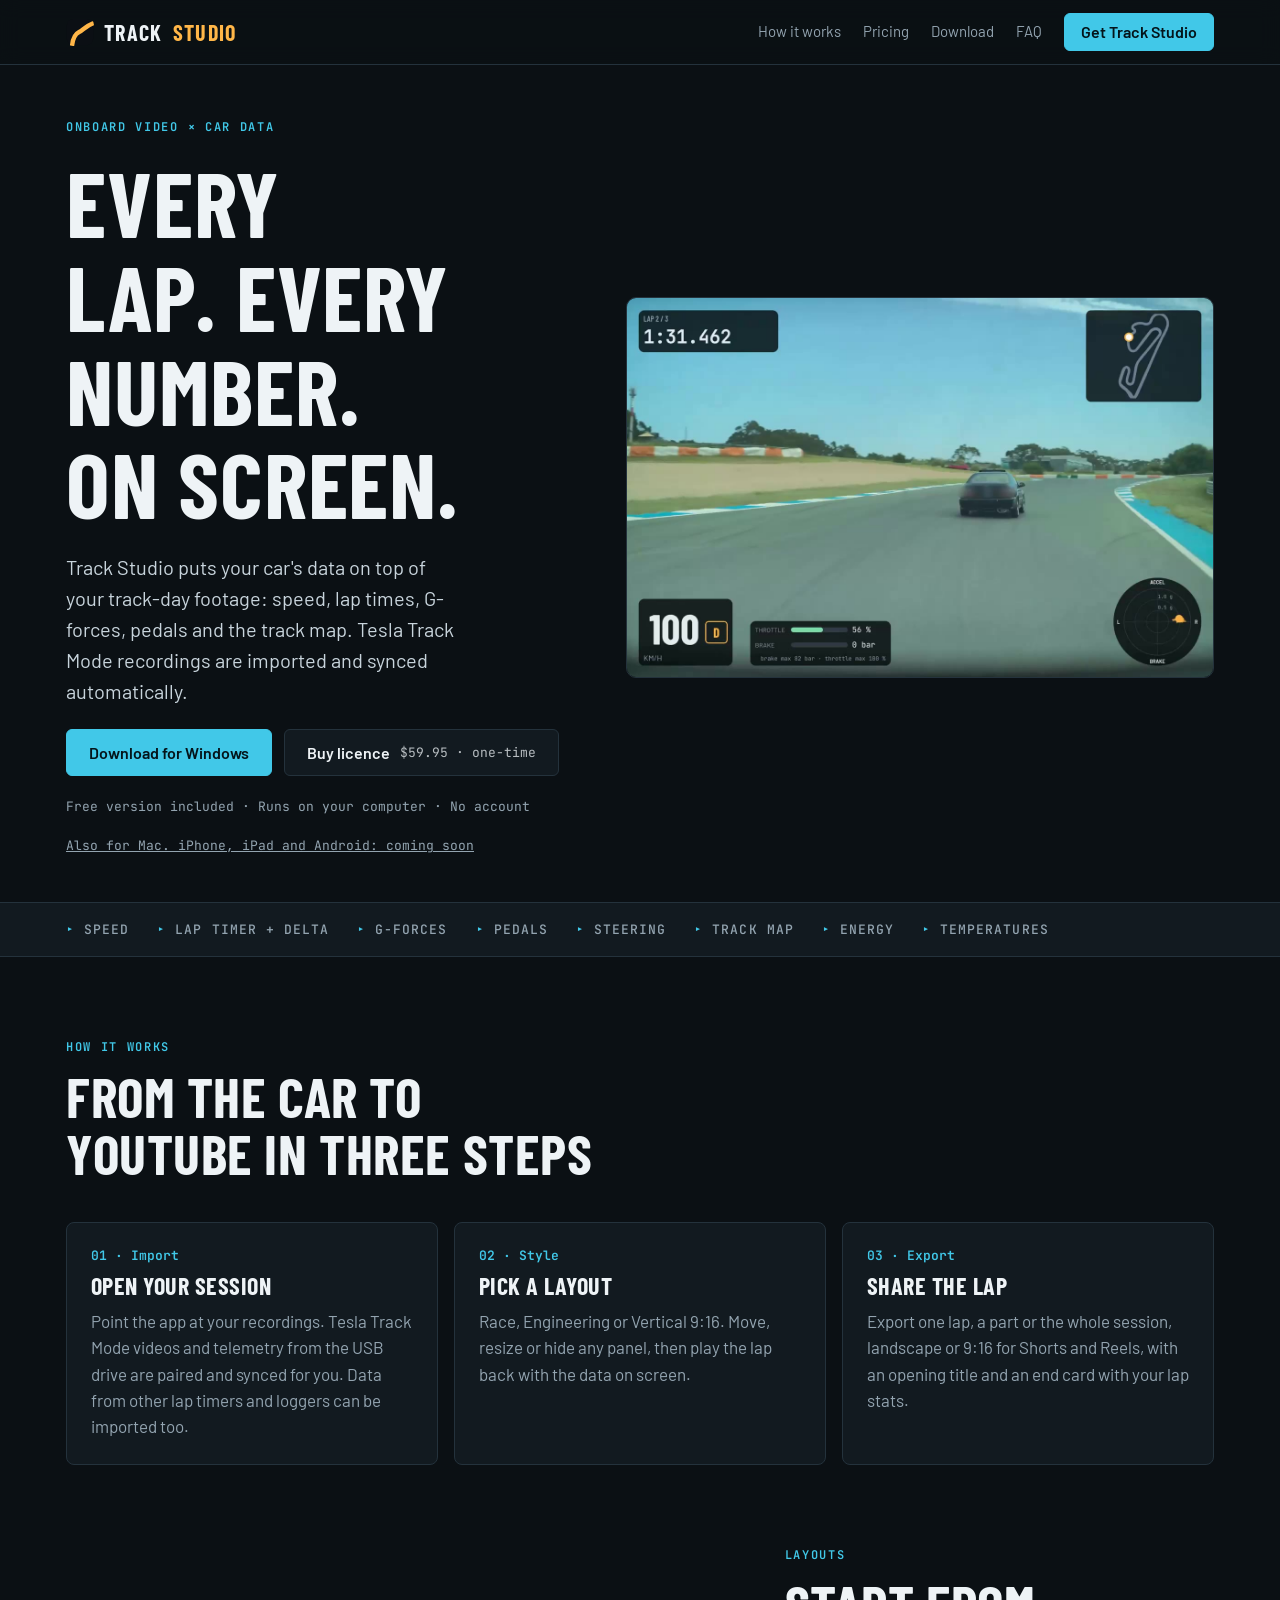
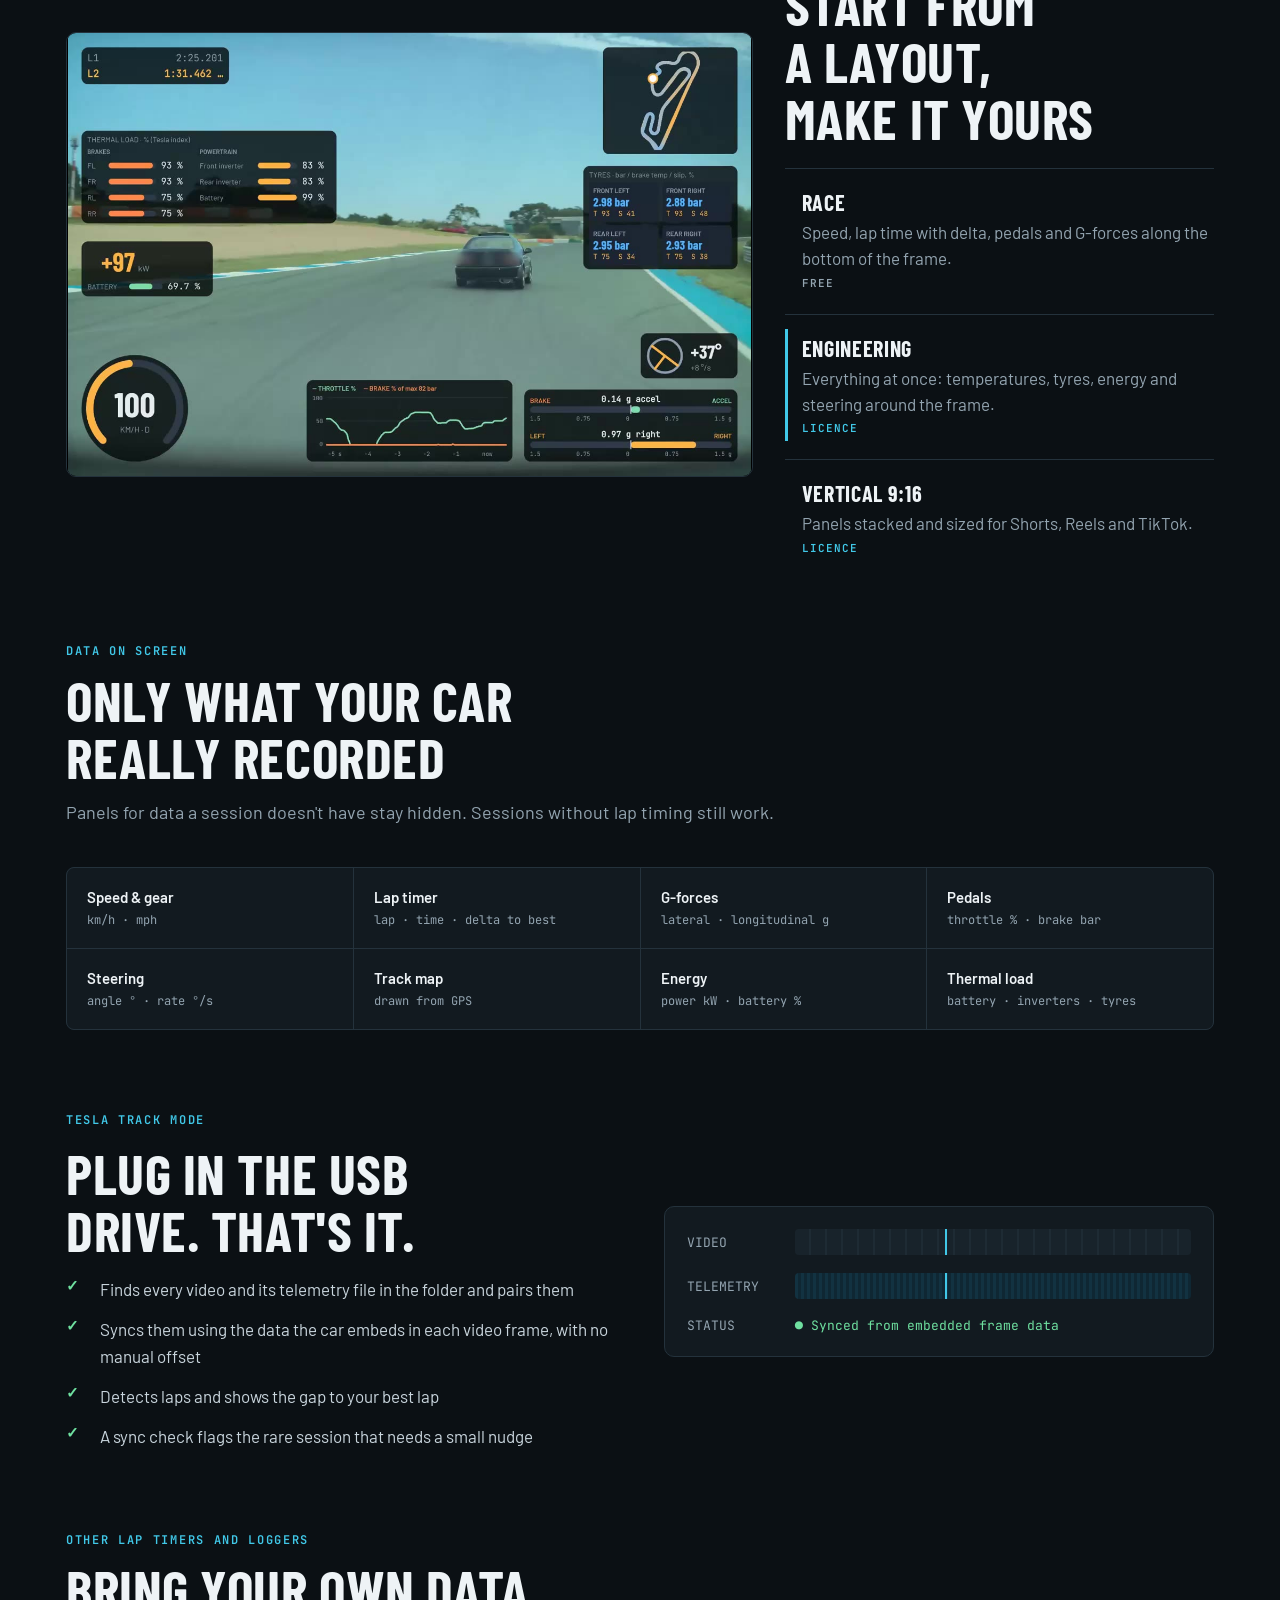
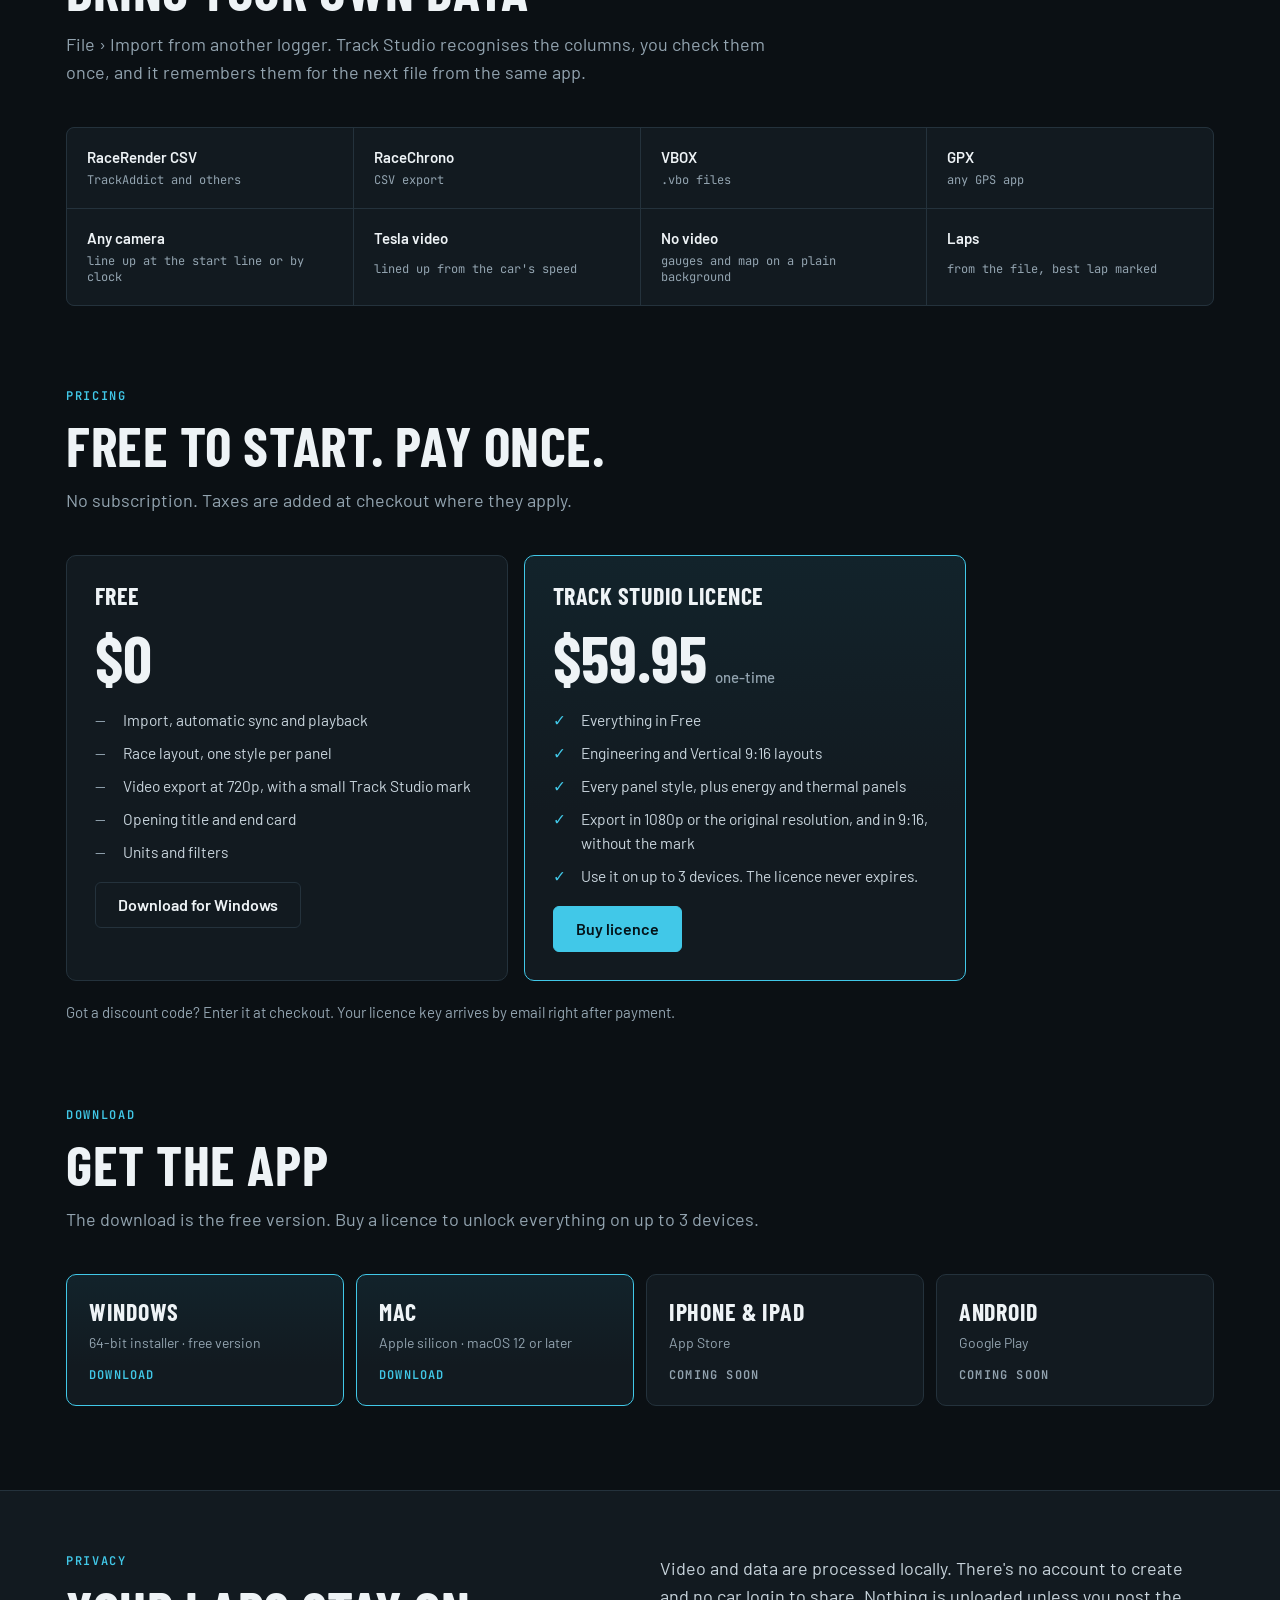
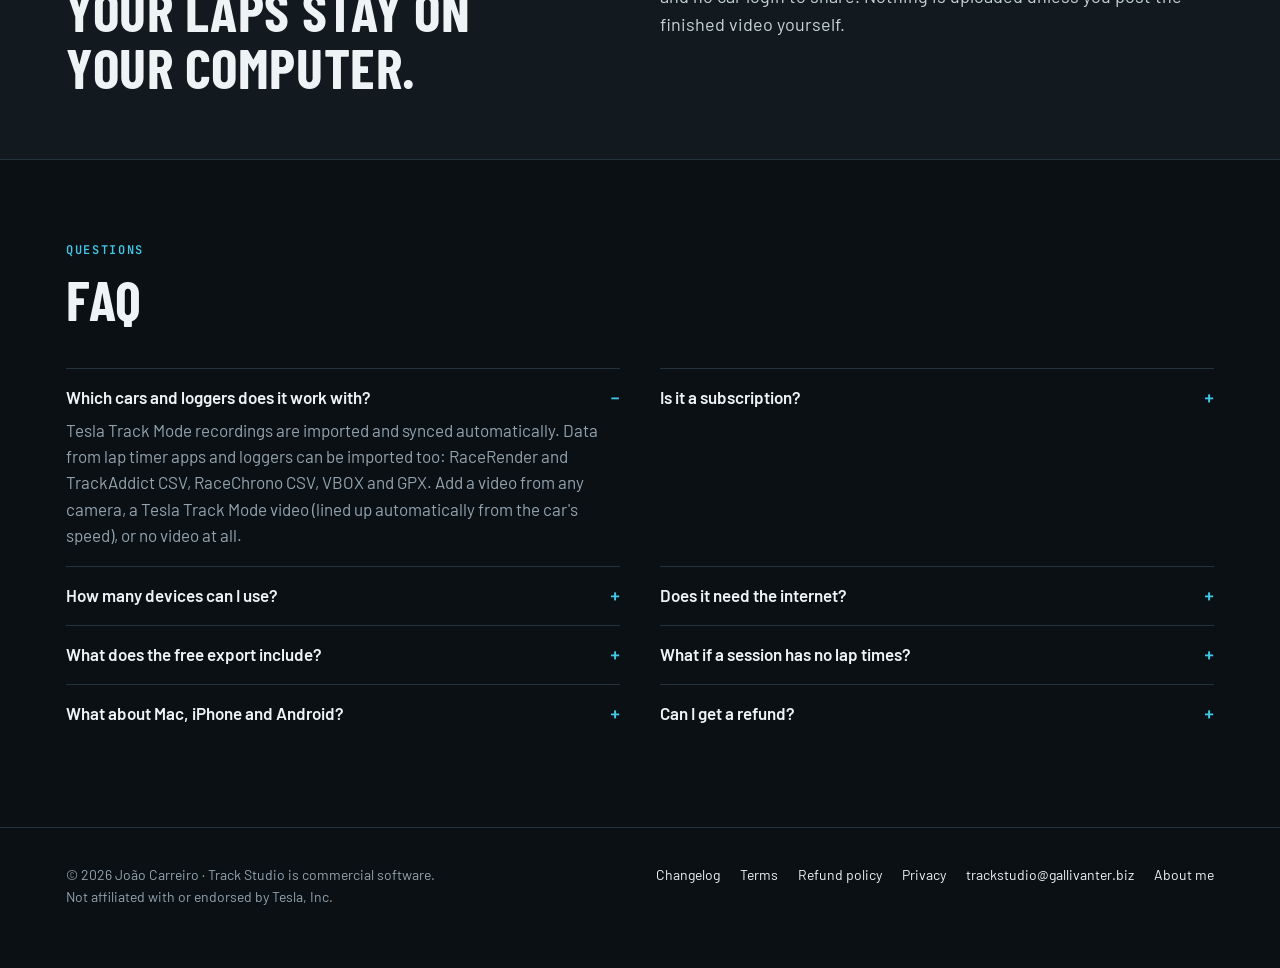
==== index.html @ f36acf44 "Track Studio page" ====
<!doctype html>
<html lang="en">
<head>
  <meta charset="utf-8">
  <meta name="viewport" content="width=device-width, initial-scale=1">
  <title>Track Studio — Every lap. Every number. On screen.</title>
  <meta name="description" content="Track Studio puts your car's data on top of your track-day footage: speed, lap times, G-forces, pedals and the track map. Tesla Track Mode recordings are imported and synced automatically.">
  <meta name="theme-color" content="#0b1014">
  <link rel="canonical" href="https://trackstudio.gallivanter.biz/">
  <meta property="og:type" content="website">
  <meta property="og:site_name" content="Track Studio">
  <meta property="og:title" content="Track Studio — Every lap. Every number. On screen.">
  <meta property="og:description" content="Your car's data on top of your track-day footage. Tesla Track Mode recordings imported and synced automatically.">
  <meta property="og:url" content="https://trackstudio.gallivanter.biz/">
  <meta property="og:image" content="https://trackstudio.gallivanter.biz/img/hero-race.jpg">
  <meta name="twitter:card" content="summary_large_image">
  <link rel="icon" href="./icon-small.svg" type="image/svg+xml">
  <link rel="preconnect" href="https://fonts.googleapis.com">
  <link rel="preconnect" href="https://fonts.gstatic.com" crossorigin>
  <link rel="stylesheet" href="https://fonts.googleapis.com/css2?family=Barlow+Condensed:wght@600;700&family=Barlow:wght@400;500;600&family=JetBrains+Mono:wght@400;500;600&display=swap">
  <link rel="stylesheet" href="./style.css?v=20261028-label">
  <script src="https://www.creem.io/embed.js" async></script>
</head>
<body>
  <header class="nav"><div class="wrap">
    <a class="logo" href="./"><img src="./icon-small.svg" alt="">Track <b>Studio</b></a>
    <nav><a href="#how-it-works">How it works</a><a href="#pricing">Pricing</a><a href="#download">Download</a><a href="#faq">FAQ</a><a class="btn primary" href="#pricing">Get Track Studio</a></nav>
  </div></header>

  <main>
    <section class="hero"><div class="wrap">
      <div class="hero-copy">
        <span class="eyebrow">Onboard video × car data</span>
        <h1>Every lap. Every number. On screen.</h1>
        <p class="lead">Track Studio puts your car's data on top of your track-day footage: speed, lap times, G-forces, pedals and the track map. Tesla Track Mode recordings are imported and synced automatically.</p>
        <div class="actions">
          <a class="btn primary" href="https://github.com/Jhacarreiro/track-mode-studio-releases/releases/download/v0.1.5/TrackModeStudio-0.1.5.exe" data-download>Download for Windows</a>
          <a class="btn" href="https://www.creem.io/payment/prod_5Z1E3AjEX2DDT5OjhSRfSz" data-creem-checkout data-creem-theme="dark">Buy licence <small>$59.95 · one-time</small></a>
        </div>
        <p class="fine">Free version included · Runs on your computer · No account</p>
        <p class="os-note"><a href="#download">Also for Mac. iPhone, iPad and Android: coming soon</a></p>
      </div>
      <div class="screen">
        <video src="./img/hero-loop.mp4" poster="./img/hero-loop.jpg" width="1280" height="830" autoplay muted loop playsinline preload="metadata" data-hero-loop aria-label="Onboard video of a lap at Estoril with Track Studio's Race layout: lap time, track map, speed, pedals and G-forces on screen."></video>
      </div>
    </div></section>

    <div class="strip"><div class="wrap">
      <span>Speed</span><span>Lap timer + delta</span><span>G-forces</span><span>Pedals</span><span>Steering</span><span>Track map</span><span>Energy</span><span>Temperatures</span>
    </div></div>

    <section class="block" id="how-it-works"><div class="wrap">
      <div class="head">
        <span class="eyebrow">How it works</span>
        <h2>From the car to YouTube in three steps</h2>
      </div>
      <div class="steps">
        <article class="step"><span class="n">01 · Import</span><h3>Open your session</h3><p>Point the app at your recordings. Tesla Track Mode videos and telemetry from the USB drive are paired and synced for you. Data from other lap timers and loggers can be imported too.</p></article>
        <article class="step"><span class="n">02 · Style</span><h3>Pick a layout</h3><p>Race, Engineering or Vertical 9:16. Move, resize or hide any panel, then play the lap back with the data on screen.</p></article>
        <article class="step"><span class="n">03 · Export</span><h3>Share the lap</h3><p>Export one lap, a part or the whole session, landscape or 9:16 for Shorts and Reels, with an opening title and an end card with your lap stats.</p></article>
      </div>
    </div></section>

    <section class="block tight"><div class="wrap layouts">
      <figure class="layout-view"><video src="./img/loop-engineering.mp4" poster="./img/loop-engineering.jpg" muted loop playsinline preload="none" data-layout-video aria-label="The same lap in the selected layout."></video></figure>
      <div style="display:grid;gap:22px;min-width:0">
        <div class="head" style="margin:0"><span class="eyebrow">Layouts</span><h2>Start from a layout, make it yours</h2></div>
        <ul>
          <li><button type="button" data-loop="hero-loop"><b>Race</b><span>Speed, lap time with delta, pedals and G-forces along the bottom of the frame.</span><span class="chip">Free</span></button></li>
          <li><button type="button" data-loop="loop-engineering" aria-pressed="true"><b>Engineering</b><span>Everything at once: temperatures, tyres, energy and steering around the frame.</span><span class="chip pro">Licence</span></button></li>
          <li><button type="button" data-loop="loop-vertical"><b>Vertical 9:16</b><span>Panels stacked and sized for Shorts, Reels and TikTok.</span><span class="chip pro">Licence</span></button></li>
        </ul>
      </div>
    </div></section>

    <section class="block tight"><div class="wrap">
      <div class="head">
        <span class="eyebrow">Data on screen</span>
        <h2>Only what your car really recorded</h2>
        <p>Panels for data a session doesn't have stay hidden. Sessions without lap timing still work.</p>
      </div>
      <div class="data">
        <div><b>Speed &amp; gear</b><span>km/h · mph</span></div>
        <div><b>Lap timer</b><span>lap · time · delta to best</span></div>
        <div><b>G-forces</b><span>lateral · longitudinal g</span></div>
        <div><b>Pedals</b><span>throttle % · brake bar</span></div>
        <div><b>Steering</b><span>angle ° · rate °/s</span></div>
        <div><b>Track map</b><span>drawn from GPS</span></div>
        <div><b>Energy</b><span>power kW · battery %</span></div>
        <div><b>Thermal load</b><span>battery · inverters · tyres</span></div>
      </div>
    </div></section>

    <section class="block tight"><div class="wrap tesla">
      <div>
        <span class="eyebrow">Tesla Track Mode</span>
        <h2>Plug in the USB drive. That's it.</h2>
        <ul class="checks">
          <li>Finds every video and its telemetry file in the folder and pairs them</li>
          <li>Syncs them using the data the car embeds in each video frame, with no manual offset</li>
          <li>Detects laps and shows the gap to your best lap</li>
          <li>A sync check flags the rare session that needs a small nudge</li>
        </ul>
      </div>
      <div class="syncviz" aria-hidden="true">
        <div class="trk"><span>VIDEO</span><div class="bar"><i></i></div></div>
        <div class="trk"><span>TELEMETRY</span><div class="bar csv"><i></i></div></div>
        <div class="trk"><span>STATUS</span><span class="ok">● Synced from embedded frame data</span></div>
      </div>
    </div></section>

    <section class="block tight"><div class="wrap">
      <div class="head">
        <span class="eyebrow">Other lap timers and loggers</span>
        <h2>Bring your own data</h2>
        <p>File › Import from another logger. Track Studio recognises the columns, you check them once, and it remembers them for the next file from the same app.</p>
      </div>
      <div class="data">
        <div><b>RaceRender CSV</b><span>TrackAddict and others</span></div>
        <div><b>RaceChrono</b><span>CSV export</span></div>
        <div><b>VBOX</b><span>.vbo files</span></div>
        <div><b>GPX</b><span>any GPS app</span></div>
        <div><b>Any camera</b><span>line up at the start line or by clock</span></div>
        <div><b>Tesla video</b><span>lined up from the car's speed</span></div>
        <div><b>No video</b><span>gauges and map on a plain background</span></div>
        <div><b>Laps</b><span>from the file, best lap marked</span></div>
      </div>
    </div></section>

    <section class="block tight" id="pricing"><div class="wrap">
      <div class="head">
        <span class="eyebrow">Pricing</span>
        <h2>Free to start. Pay once.</h2>
        <p>No subscription. Taxes are added at checkout where they apply.</p>
      </div>
      <div class="plans">
        <article class="plan">
          <h3>Free</h3>
          <div class="price">$0</div>
          <ul>
            <li>Import, automatic sync and playback</li>
            <li>Race layout, one style per panel</li>
            <li>Video export at 720p, with a small Track Studio mark</li>
            <li>Opening title and end card</li>
            <li>Units and filters</li>
          </ul>
          <a class="btn" href="https://github.com/Jhacarreiro/track-mode-studio-releases/releases/download/v0.1.5/TrackModeStudio-0.1.5.exe" data-download>Download for Windows</a>
        </article>
        <article class="plan paid">
          <h3>Track Studio licence</h3>
          <div class="price">$59.95<small>one-time</small></div>
          <ul>
            <li>Everything in Free</li>
            <li>Engineering and Vertical 9:16 layouts</li>
            <li>Every panel style, plus energy and thermal panels</li>
            <li>Export in 1080p or the original resolution, and in 9:16, without the mark</li>
            <li>Use it on up to 3 devices. The licence never expires.</li>
          </ul>
          <a class="btn primary" href="https://www.creem.io/payment/prod_5Z1E3AjEX2DDT5OjhSRfSz" data-creem-checkout data-creem-theme="dark">Buy licence</a>
        </article>
      </div>
      <p class="pricing-note">Got a discount code? Enter it at checkout. Your licence key arrives by email right after payment.</p>
    </div></section>

    <section class="block tight" id="download"><div class="wrap">
      <div class="head">
        <span class="eyebrow">Download</span>
        <h2>Get the app</h2>
        <p>The download is the free version. Buy a licence to unlock everything on up to 3 devices.</p>
      </div>
      <div class="platforms">
        <a class="platform ready" href="https://github.com/Jhacarreiro/track-mode-studio-releases/releases/download/v0.1.5/TrackModeStudio-0.1.5.exe" data-download><b>Windows</b><span>64-bit installer · free version</span><em>Download</em></a>
        <a class="platform ready" href="https://github.com/Jhacarreiro/track-mode-studio-releases/releases/latest/download/TrackStudio-mac.dmg"><b>Mac</b><span>Apple silicon · macOS 12 or later</span><em>Download</em></a>
        <div class="platform"><b>iPhone &amp; iPad</b><span>App Store</span><em>Coming soon</em></div>
        <div class="platform"><b>Android</b><span>Google Play</span><em>Coming soon</em></div>
      </div>
    </div></section>

    <section class="privacy"><div class="wrap">
      <div><span class="eyebrow">Privacy</span><h2>Your laps stay on your computer.</h2></div>
      <p>Video and data are processed locally. There's no account to create and no car login to share. Nothing is uploaded unless you post the finished video yourself.</p>
    </div></section>

    <section class="block" id="faq"><div class="wrap">
      <div class="head"><span class="eyebrow">Questions</span><h2>FAQ</h2></div>
      <div class="faq">
        <details open><summary>Which cars and loggers does it work with?</summary><p>Tesla Track Mode recordings are imported and synced automatically. Data from lap timer apps and loggers can be imported too: RaceRender and TrackAddict CSV, RaceChrono CSV, VBOX and GPX. Add a video from any camera, a Tesla Track Mode video (lined up automatically from the car's speed), or no video at all.</p></details>
        <details><summary>Is it a subscription?</summary><p>No. You pay once and the licence never expires.</p></details>
        <details><summary>How many devices can I use?</summary><p>Up to 3 at a time, for example a desktop, a laptop and, when the mobile app arrives, a phone. To move the licence to another device, deactivate it in Help › License first.</p></details>
        <details><summary>Does it need the internet?</summary><p>Only to activate the licence and to check it now and then. It keeps working offline for up to 30 days.</p></details>
        <details><summary>What does the free export include?</summary><p>One lap, a part or the whole session at 720p, with the opening title, the end card and a small Track Studio mark. A licence adds 1080p, the original resolution and 9:16, without the mark.</p></details>
        <details><summary>What if a session has no lap times?</summary><p>It still works: you get the video with speed, G-forces, pedals and the map.</p></details>
        <details><summary>What about Mac, iPhone and Android?</summary><p>The Mac version is available now for Apple silicon Macs. iPhone, iPad and Android are coming soon. Your licence works on all of them, within the 3 devices.</p></details>
        <details><summary>Can I get a refund?</summary><p>Yes, within 14 days of purchase. See the <a href="./refunds/">refund policy</a>.</p></details>
      </div>
    </div></section>
  </main>

  <footer><div class="wrap">
    <span>© 2026 João Carreiro · Track Studio is commercial software.<br>Not affiliated with or endorsed by Tesla, Inc.</span>
    <nav><a href="./changelog/">Changelog</a><a href="./terms/">Terms</a><a href="./refunds/">Refund policy</a><a href="./privacy/">Privacy</a><a href="mailto:trackstudio@gallivanter.biz">trackstudio@gallivanter.biz</a><a href="https://whipit.gallivanter.biz/">About me</a></nav>
  </div></footer>

  <script>
    (function () {
      var loop = document.querySelector('[data-hero-loop]');
      if (loop && window.matchMedia && matchMedia('(prefers-reduced-motion: reduce)').matches) {
        loop.removeAttribute('autoplay');
        loop.pause();
      }
    })();
    (function () {
      // Layout picker: swap the loop, and only play it while it is on screen.
      var v = document.querySelector('[data-layout-video]');
      if (!v) return;
      var still = window.matchMedia && matchMedia('(prefers-reduced-motion: reduce)').matches;
      var seen = false;
      function play() { if (!still && seen) { var p = v.play(); if (p && p.catch) p.catch(function () {}); } }
      document.querySelectorAll('[data-loop]').forEach(function (b) {
        b.addEventListener('click', function () {
          document.querySelectorAll('[data-loop]').forEach(function (o) { o.setAttribute('aria-pressed', o === b ? 'true' : 'false'); });
          v.poster = './img/' + b.dataset.loop + '.jpg';
          v.src = './img/' + b.dataset.loop + '.mp4';
          play();
        });
      });
      if ('IntersectionObserver' in window) {
        new IntersectionObserver(function (es) {
          es.forEach(function (e) { seen = e.isIntersecting; if (seen) play(); else v.pause(); });
        }, { threshold: 0.4 }).observe(v);
      }
    })();
    (function () {
      // Point download buttons at the newest Windows installer; the static href is the fallback.
      fetch('https://api.github.com/repos/Jhacarreiro/track-mode-studio-releases/releases/latest')
        .then(function (r) { return r.ok ? r.json() : null; })
        .then(function (rel) {
          var exe = rel && (rel.assets || []).filter(function (a) { return /\.exe$/i.test(a.name); })[0];
          if (!exe) return;
          document.querySelectorAll('[data-download]').forEach(function (a) { a.href = exe.browser_download_url; });
        })
        .catch(function () {});
    })();
  </script>
</body>
</html>
---- style.css ----
/* Track Studio product page: timing-screen look, dark only. */
:root{
  --asphalt:#0b1014;--panel:#121a20;--panel-2:#18232b;--line:#24323c;
  --fg:#eef3f6;--soft:#c8d4dc;--muted:#93a4b0;--cyan:#41c8e8;--cyan-ink:#04141a;--kerb:#e5484d;--green:#6fe0a0;--amber:#ffb648;
  --display:"Barlow Condensed","Arial Narrow",system-ui,sans-serif;
  --body:"Barlow",system-ui,-apple-system,"Segoe UI",sans-serif;
  --mono:"JetBrains Mono",ui-monospace,Menlo,Consolas,monospace;
  color-scheme:dark;
}
*{box-sizing:border-box}
html{scroll-behavior:smooth;scroll-padding-top:80px}
body{margin:0;background:var(--asphalt);color:var(--fg);font:400 17px/1.55 var(--body);-webkit-font-smoothing:antialiased}
img{max-width:100%;height:auto;display:block}
a{color:inherit}
.wrap{max-width:1180px;margin:0 auto;padding-left:max(16px,env(safe-area-inset-left,0px));padding-right:max(16px,env(safe-area-inset-right,0px))}
h1,h2,h3{font-family:var(--display);font-weight:700;letter-spacing:.01em;text-wrap:balance;margin:0;line-height:1.02;text-transform:uppercase}
h1{font-size:clamp(46px,7.4vw,92px)}
h2{font-size:clamp(34px,4.6vw,56px)}
h3{font-size:24px;letter-spacing:.02em}
p{margin:0}
.eyebrow{font:600 12px/1 var(--mono);letter-spacing:.14em;text-transform:uppercase;color:var(--cyan)}
.muted{color:var(--muted)}
.btn{display:inline-flex;align-items:center;gap:10px;padding:14px 22px;border-radius:6px;font:600 16px/1 var(--body);text-decoration:none;border:1px solid var(--line);background:var(--panel);color:var(--fg);cursor:pointer}
.btn:hover{border-color:var(--muted)}
.btn.primary{background:var(--cyan);color:var(--cyan-ink);border-color:var(--cyan)}
.btn.primary:hover{background:#6ad6ef}
.btn small{font:400 13px var(--mono);opacity:.75}
.btn:focus-visible,a:focus-visible,summary:focus-visible{outline:2px solid var(--cyan);outline-offset:3px}

.nav{position:sticky;top:0;z-index:9;background:rgba(11,16,20,.88);backdrop-filter:blur(10px);-webkit-backdrop-filter:blur(10px);border-bottom:1px solid var(--line)}
.nav .wrap{display:flex;align-items:center;gap:24px;height:64px}
.logo{display:flex;align-items:center;gap:10px;font:700 22px var(--display);letter-spacing:.06em;text-transform:uppercase;text-decoration:none}
.logo img{width:28px;height:28px;border-radius:7px}
.logo b{color:var(--amber);font-weight:700}
.nav nav{display:flex;gap:22px;margin-left:auto;align-items:center;font-size:15px}
.nav nav a{text-decoration:none;color:var(--muted)}
.nav nav a:hover{color:var(--fg)}
.nav nav a.btn{color:var(--cyan-ink);padding:10px 16px}
@media (max-width:720px){.nav nav a:not(.btn){display:none}}

.hero{padding-block:56px 48px}
.hero .wrap{display:grid;grid-template-columns:1fr 1.15fr;gap:48px;align-items:center}
.hero-copy{display:grid;gap:22px;min-width:0}
.lead{font-size:20px;color:var(--soft);max-width:36ch}
.actions{display:flex;flex-wrap:wrap;gap:12px}
.fine{font:400 13px var(--mono);color:var(--muted)}
.os-note{font:400 13px var(--mono);color:var(--muted)}
.screen{position:relative;border-radius:10px;overflow:hidden;border:1px solid var(--line);aspect-ratio:1600/1036;background:#000;min-width:0}
.screen>img:first-child,.screen>video{display:block;width:100%;height:100%;object-fit:cover}
.screen .hud{position:absolute;left:3%;right:3%;bottom:3%;display:flex;gap:2%}
.screen .hud img{width:36%;border-radius:6px;border:1px solid rgba(255,255,255,.08)}
.screen .map{position:absolute;top:4%;right:4%;width:26%;border-radius:6px}
.tag{position:absolute;top:4%;left:4%;font:600 11px var(--mono);letter-spacing:.12em;text-transform:uppercase;background:rgba(0,0,0,.55);padding:6px 9px;border-radius:4px}
.tag::before{content:"";display:inline-block;width:7px;height:7px;border-radius:50%;background:var(--kerb);margin-right:7px;vertical-align:1px}
@media (max-width:900px){.hero .wrap{grid-template-columns:1fr}}

.strip{border-block:1px solid var(--line);background:var(--panel)}
.strip .wrap{display:flex;flex-wrap:wrap;gap:10px 28px;padding-block:18px;font:500 13px var(--mono);letter-spacing:.08em;text-transform:uppercase;color:var(--muted)}
.strip span::before{content:"▸ ";color:var(--cyan)}

.block{padding-block:84px}
.block.tight{padding-top:0}
.head{display:grid;gap:14px;margin-bottom:40px;max-width:720px}
.head p{font-size:18px;color:var(--muted)}

.steps{display:grid;grid-template-columns:repeat(3,1fr);gap:16px}
.step{background:var(--panel);border:1px solid var(--line);border-radius:8px;padding:24px;display:grid;gap:10px;align-content:start;min-width:0}
.step .n{font:600 13px var(--mono);color:var(--cyan)}
.step p{color:var(--muted)}
.soon{display:inline-block;font:600 11px var(--mono);letter-spacing:.1em;text-transform:uppercase;color:var(--kerb);border:1px solid currentColor;border-radius:4px;padding:3px 6px;justify-self:start}
@media (max-width:820px){.steps{grid-template-columns:1fr}}

.layouts{display:grid;grid-template-columns:1.6fr 1fr;gap:32px;align-items:center}
.layouts figure{margin:0;border:1px solid var(--line);border-radius:10px;overflow:hidden;background:#0a0f12}
.layouts ul{list-style:none;margin:0;padding:0;display:grid;gap:18px}
.layouts li{border-top:1px solid var(--line);padding-top:14px}
.layouts li button{all:unset;box-sizing:border-box;display:grid;gap:4px;width:100%;cursor:pointer;padding:6px 0 6px 14px;border-left:3px solid transparent}
.layouts li button:hover b{color:var(--cyan)}
.layouts li button[aria-pressed="true"]{border-left-color:var(--cyan)}
.layouts li button:focus-visible{outline:2px solid var(--cyan);outline-offset:3px}
.layout-view{aspect-ratio:1280/830}
.layout-view video{display:block;width:100%;height:100%;object-fit:contain;background:#000}
.layouts li b{font:700 22px var(--display);text-transform:uppercase;letter-spacing:.03em}
.layouts li span{color:var(--muted)}
.chip{font:600 11px var(--mono);letter-spacing:.1em;text-transform:uppercase;color:var(--muted)}
.chip.pro{color:var(--cyan)}
@media (max-width:820px){.layouts{grid-template-columns:1fr}}

.data{display:grid;grid-template-columns:repeat(4,1fr);gap:1px;background:var(--line);border:1px solid var(--line);border-radius:8px;overflow:hidden}
.data div{background:var(--panel);padding:20px;display:grid;gap:6px;min-width:0}
.data b{font:600 15px var(--body)}
.data span{font:400 12px var(--mono);color:var(--muted)}
@media (max-width:820px){.data{grid-template-columns:repeat(2,1fr)}}

.tesla{display:grid;grid-template-columns:1fr 1fr;gap:48px;align-items:center}
.tesla>div{display:grid;gap:18px;min-width:0}
.checks{list-style:none;margin:0;padding:0;display:grid;gap:14px}
.checks li{display:grid;grid-template-columns:24px 1fr;gap:10px;color:var(--soft)}
.checks li::before{content:"✓";font:700 15px var(--mono);color:var(--green)}
.syncviz{background:var(--panel);border:1px solid var(--line);border-radius:10px;padding:22px;font:400 13px var(--mono);display:grid;gap:14px;min-width:0}
.trk{display:grid;grid-template-columns:96px 1fr;gap:12px;align-items:center;color:var(--muted)}
.bar{height:26px;border-radius:4px;background:repeating-linear-gradient(90deg,var(--panel-2) 0 14px,#1e2b34 14px 16px);position:relative;overflow:hidden}
.bar.csv{background:repeating-linear-gradient(90deg,#123241 0 3px,#0f2733 3px 6px)}
.bar i{position:absolute;top:0;bottom:0;left:38%;width:2px;background:var(--cyan)}
.ok{color:var(--green)}
@media (prefers-reduced-motion:no-preference){.bar i{animation:scan 6s linear infinite}@keyframes scan{from{left:2%}to{left:96%}}}
@media (max-width:820px){.tesla{grid-template-columns:1fr}}

.plans{display:grid;grid-template-columns:1fr 1fr;gap:16px;max-width:900px}
@media (max-width:760px){.plans{grid-template-columns:1fr}}
.plan{border:1px solid var(--line);border-radius:10px;padding:28px;display:grid;gap:18px;align-content:start;background:var(--panel);min-width:0}
.plan.paid{border-color:var(--cyan);background:linear-gradient(180deg,#12232b,var(--panel) 60%)}
.price{font:700 clamp(48px,12vw,64px)/1 var(--display);display:flex;flex-wrap:wrap;align-items:baseline;gap:4px 8px}
.price small{font:500 15px var(--body);color:var(--muted)}
.plan ul{list-style:none;padding:0;margin:0;display:grid;gap:9px}
.plan li{display:grid;grid-template-columns:22px 1fr;gap:6px;color:var(--soft);font-size:15.5px}
.plan li::before{content:"—";color:var(--muted)}
.plan.paid li::before{content:"✓";color:var(--cyan);font-weight:700}
.plan .btn{justify-self:start}
.pricing-note{margin-top:20px;color:var(--muted);font-size:15px;max-width:720px}

.platforms{display:grid;grid-template-columns:repeat(4,1fr);gap:12px}
.platform{border:1px solid var(--line);border-radius:10px;padding:22px;display:grid;gap:6px;background:var(--panel);text-decoration:none;min-width:0}
.platform b{font:700 24px var(--display);text-transform:uppercase;letter-spacing:.03em}
.platform span{color:var(--muted);font-size:14px}
.platform em{font:600 12px var(--mono);letter-spacing:.1em;text-transform:uppercase;font-style:normal;color:var(--muted);margin-top:8px}
.platform.ready{border-color:var(--cyan);background:linear-gradient(180deg,#12232b,var(--panel) 70%)}
.platform.ready em{color:var(--cyan)}
.platform.ready:hover{border-color:#6ad6ef}
.os-note a{color:var(--muted)}
@media (max-width:820px){.platforms{grid-template-columns:repeat(2,1fr)}}
@media (max-width:420px){.platforms{grid-template-columns:1fr}}

.privacy{background:var(--panel);border-block:1px solid var(--line)}
.privacy .wrap{display:grid;grid-template-columns:1fr 1fr;gap:40px;padding-block:64px}
.privacy .wrap>div{display:grid;gap:14px}
.privacy p{color:var(--soft);font-size:18px}
@media (max-width:820px){.privacy .wrap{grid-template-columns:1fr}}

.faq{display:grid;grid-template-columns:repeat(2,1fr);gap:0 40px}
.faq details{border-top:1px solid var(--line);padding-block:18px}
.faq summary{cursor:pointer;font:600 17px var(--body);list-style:none}
.faq summary::-webkit-details-marker{display:none}
.faq summary::after{content:"+";float:right;color:var(--cyan);font-family:var(--mono)}
.faq details[open] summary::after{content:"–"}
.faq p{color:var(--muted);margin-top:10px}
.faq a{color:var(--cyan)}
@media (max-width:820px){.faq{grid-template-columns:1fr}}

footer{border-top:1px solid var(--line);padding-block:36px 60px;color:var(--muted);font-size:14px}
footer .wrap{display:flex;flex-wrap:wrap;gap:16px 32px;justify-content:space-between}
footer nav{display:flex;flex-wrap:wrap;gap:8px 20px}
footer a{color:var(--fg);text-decoration:none}
footer a:hover{color:var(--cyan)}

/* legal and thank-you pages */
.doc{max-width:760px;padding-block:56px 80px}
.doc h1{font-size:clamp(40px,6vw,64px);margin-bottom:10px}
.doc h2{font-size:28px;margin:40px 0 12px}
.doc p,.doc li{color:var(--soft)}
.doc p+p{margin-top:12px}
.doc ul,.doc ol{padding-left:22px;display:grid;gap:8px}
.doc a{color:var(--cyan)}
.doc .updated{font:400 13px var(--mono);color:var(--muted)}
.doc code{font-family:var(--mono);font-size:.9em;background:var(--panel-2);padding:2px 6px;border-radius:4px}
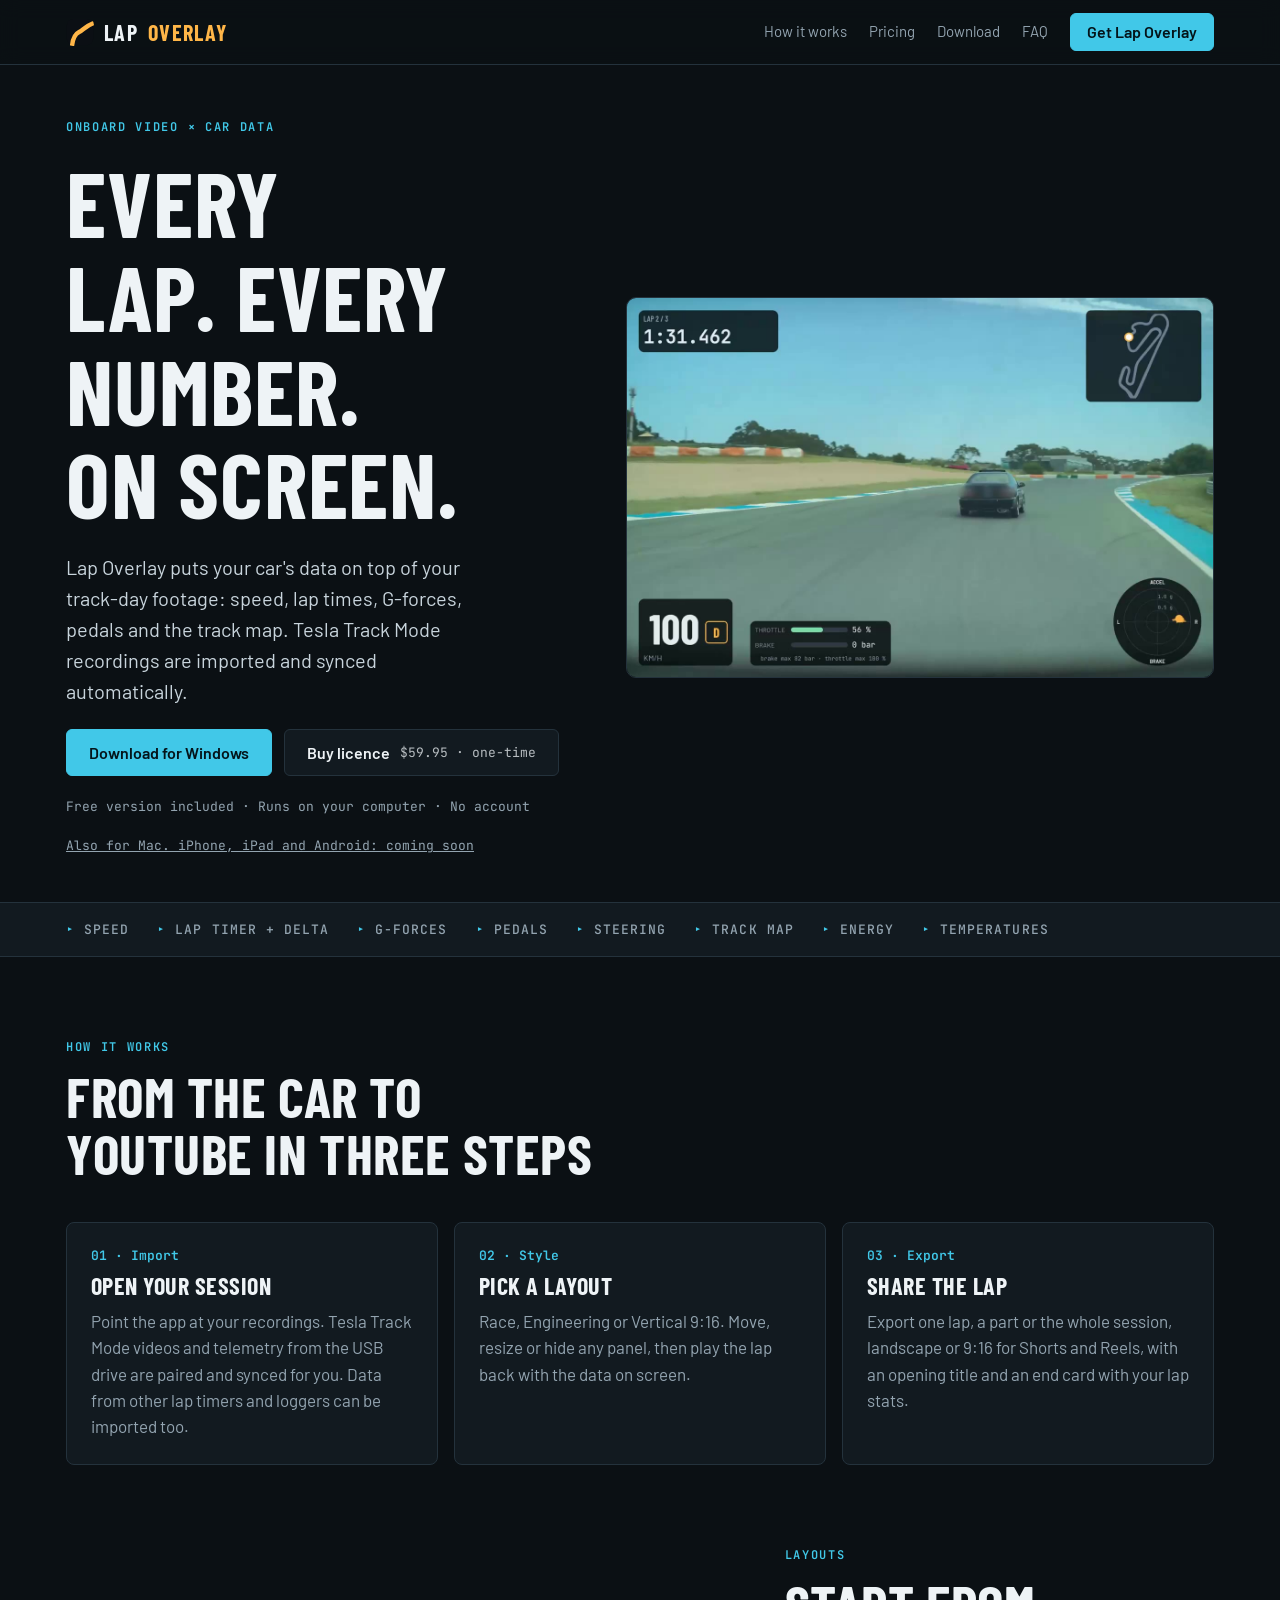
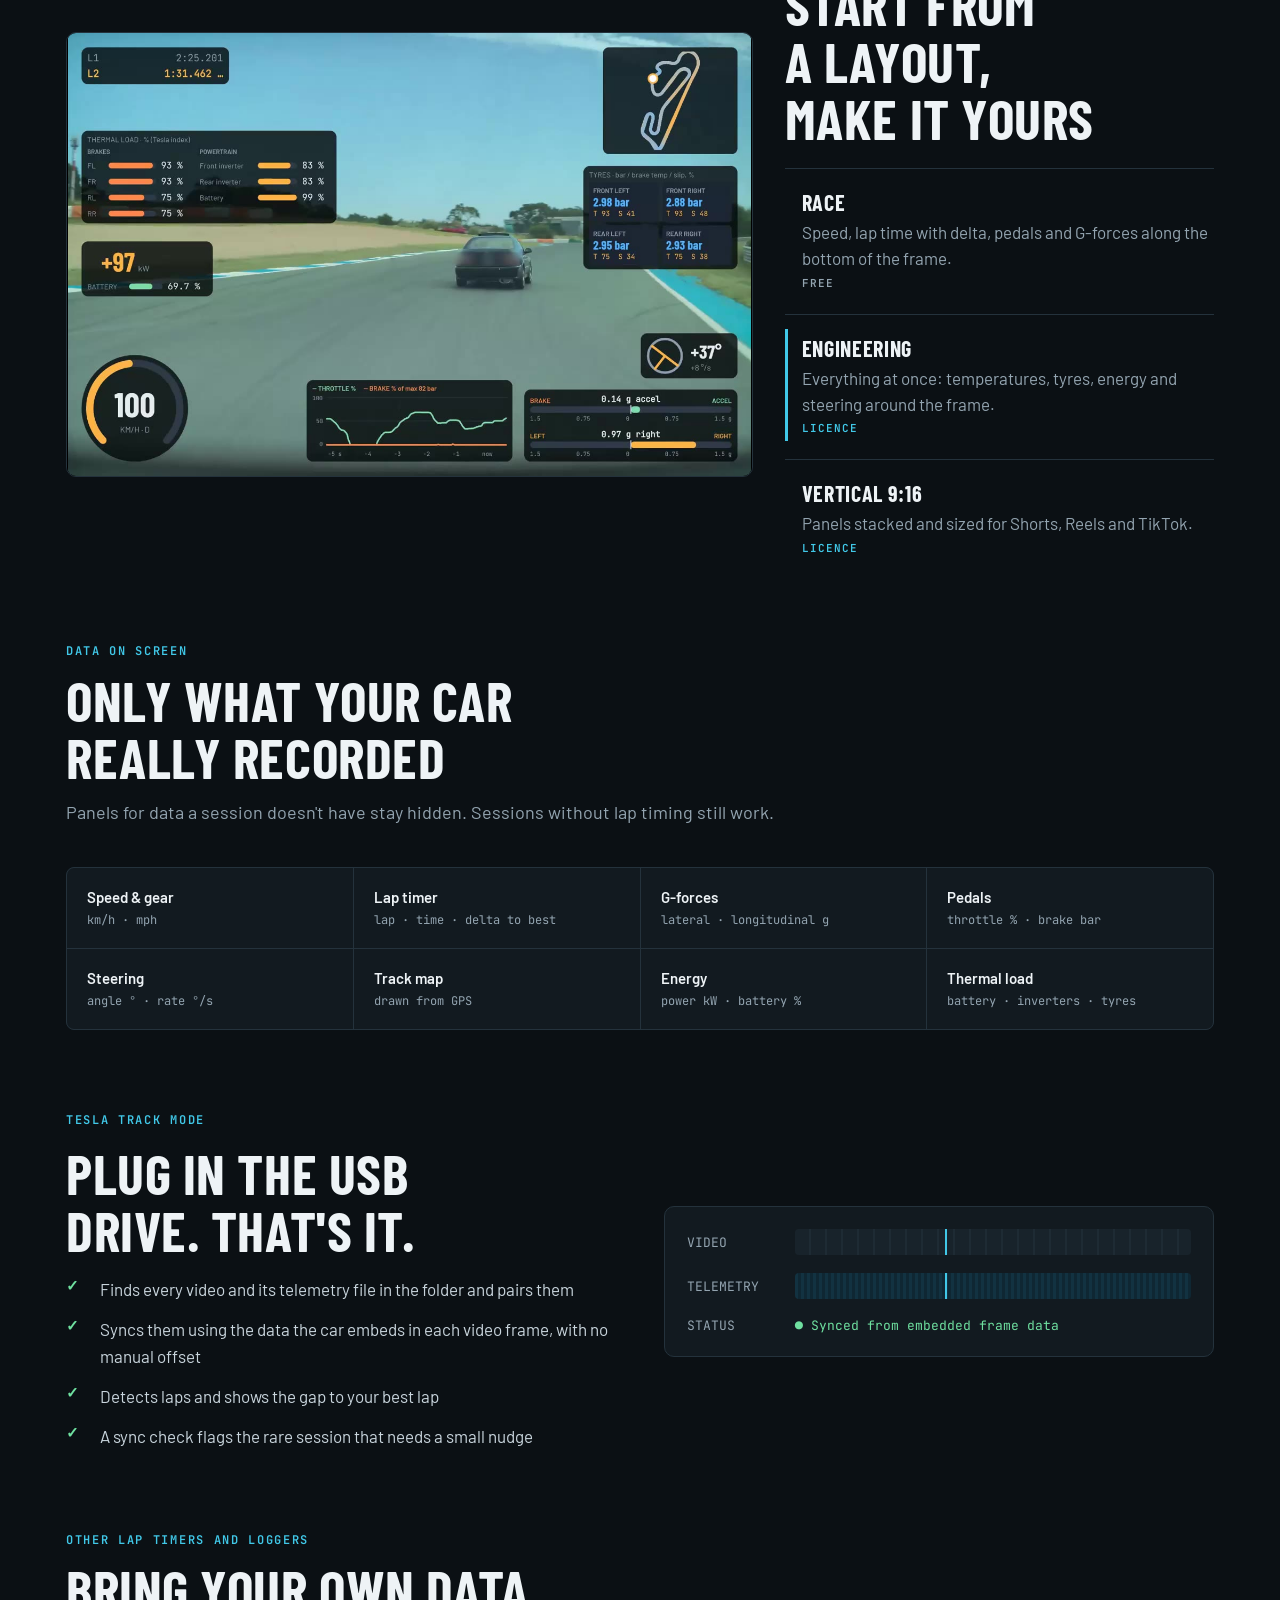
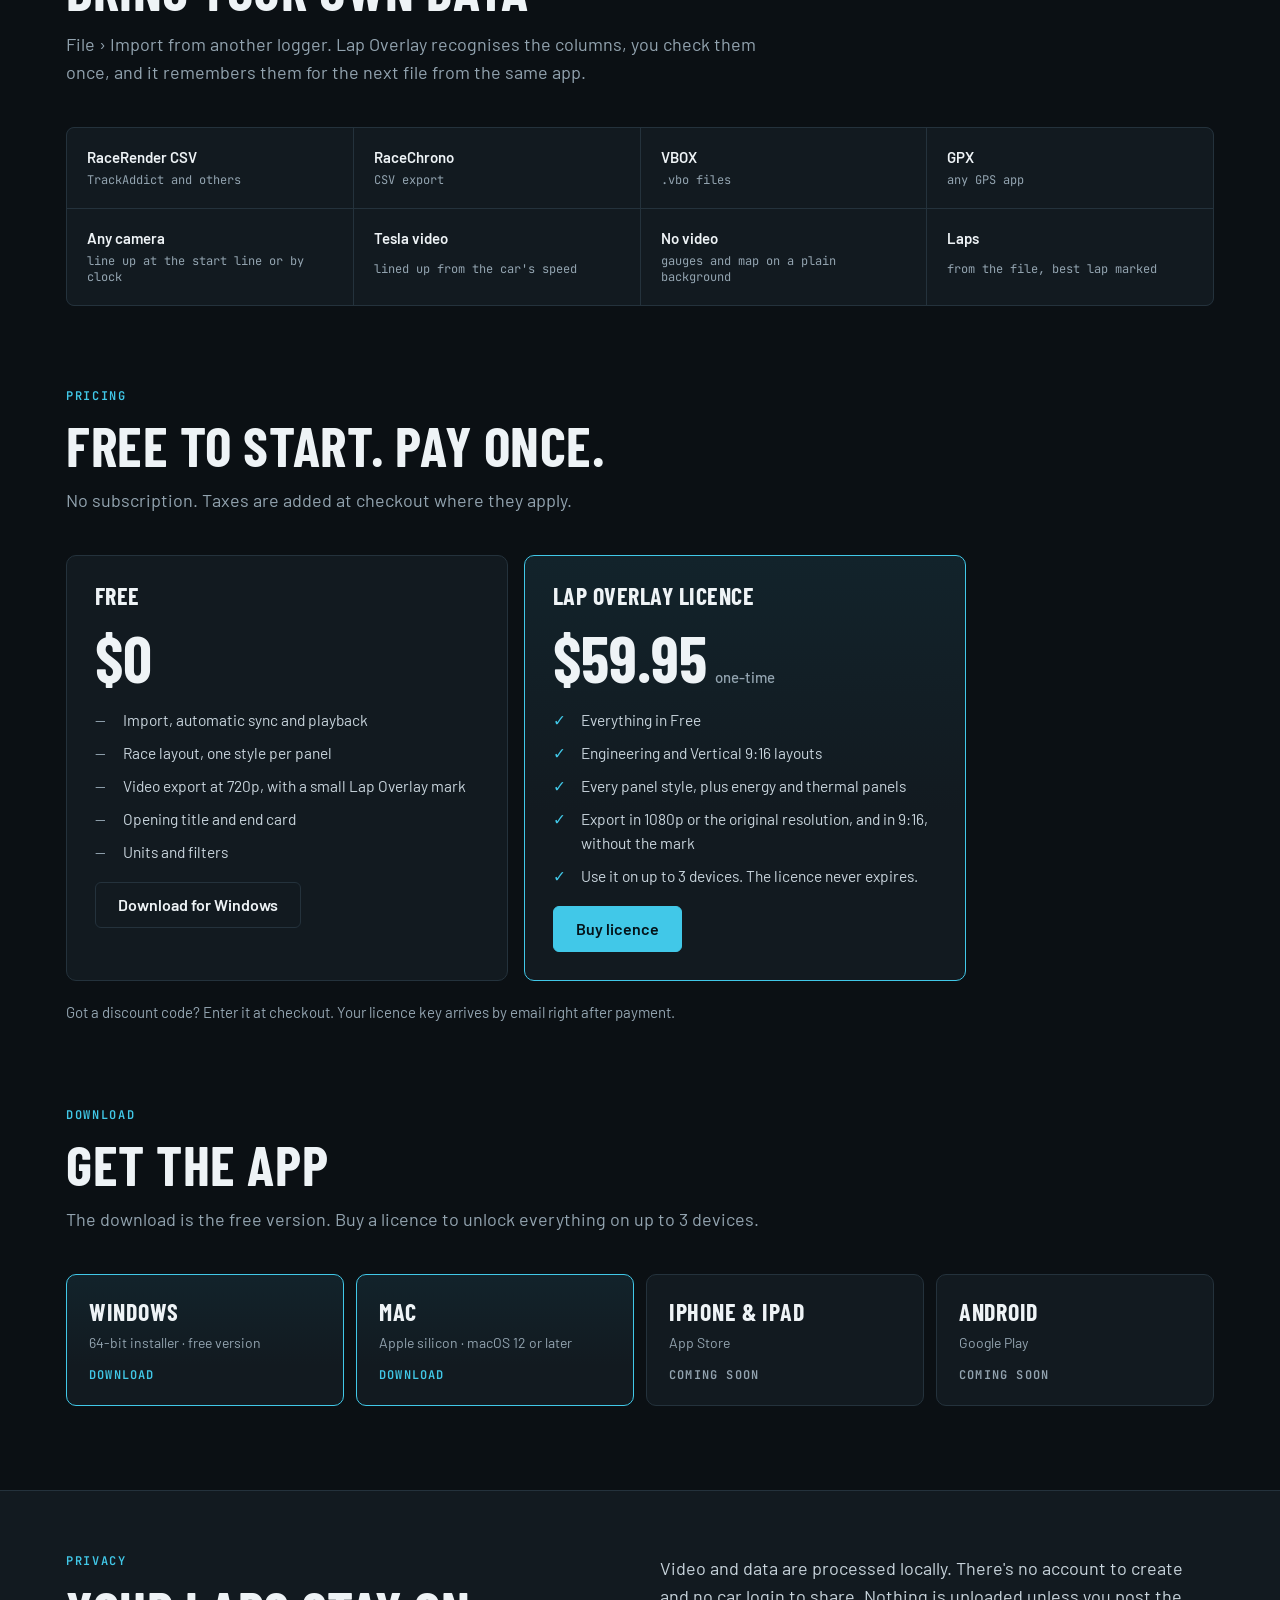
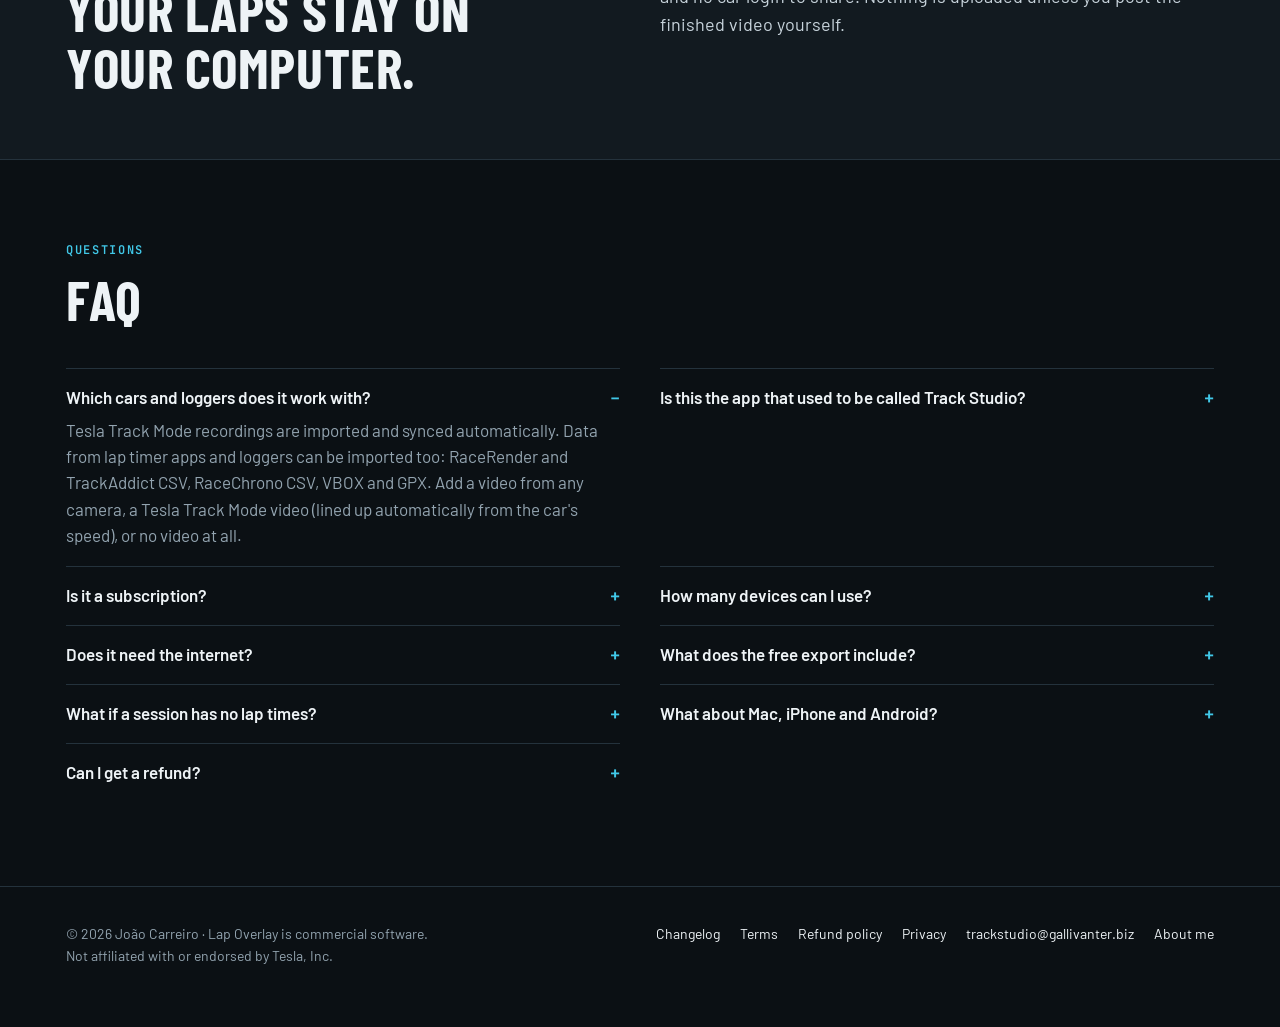
==== commit ee096e51: "Lap Overlay at lapoverlay.com" ====
--- a/index.html
+++ b/index.html
@@ -3,16 +3,16 @@
 <head>
   <meta charset="utf-8">
   <meta name="viewport" content="width=device-width, initial-scale=1">
-  <title>Track Studio — Every lap. Every number. On screen.</title>
-  <meta name="description" content="Track Studio puts your car's data on top of your track-day footage: speed, lap times, G-forces, pedals and the track map. Tesla Track Mode recordings are imported and synced automatically.">
+  <title>Lap Overlay — Every lap. Every number. On screen.</title>
+  <meta name="description" content="Lap Overlay puts your car's data on top of your track-day footage: speed, lap times, G-forces, pedals and the track map. Tesla Track Mode recordings are imported and synced automatically.">
   <meta name="theme-color" content="#0b1014">
-  <link rel="canonical" href="https://trackstudio.gallivanter.biz/">
+  <link rel="canonical" href="https://lapoverlay.com/">
   <meta property="og:type" content="website">
-  <meta property="og:site_name" content="Track Studio">
-  <meta property="og:title" content="Track Studio — Every lap. Every number. On screen.">
+  <meta property="og:site_name" content="Lap Overlay">
+  <meta property="og:title" content="Lap Overlay — Every lap. Every number. On screen.">
   <meta property="og:description" content="Your car's data on top of your track-day footage. Tesla Track Mode recordings imported and synced automatically.">
-  <meta property="og:url" content="https://trackstudio.gallivanter.biz/">
-  <meta property="og:image" content="https://trackstudio.gallivanter.biz/img/hero-race.jpg">
+  <meta property="og:url" content="https://lapoverlay.com/">
+  <meta property="og:image" content="https://lapoverlay.com/img/hero-race.jpg">
   <meta name="twitter:card" content="summary_large_image">
   <link rel="icon" href="./icon-small.svg" type="image/svg+xml">
   <link rel="preconnect" href="https://fonts.googleapis.com">
@@ -23,8 +23,8 @@
 </head>
 <body>
   <header class="nav"><div class="wrap">
-    <a class="logo" href="./"><img src="./icon-small.svg" alt="">Track <b>Studio</b></a>
-    <nav><a href="#how-it-works">How it works</a><a href="#pricing">Pricing</a><a href="#download">Download</a><a href="#faq">FAQ</a><a class="btn primary" href="#pricing">Get Track Studio</a></nav>
+    <a class="logo" href="./"><img src="./icon-small.svg" alt="">Lap <b>Overlay</b></a>
+    <nav><a href="#how-it-works">How it works</a><a href="#pricing">Pricing</a><a href="#download">Download</a><a href="#faq">FAQ</a><a class="btn primary" href="#pricing">Get Lap Overlay</a></nav>
   </div></header>
 
   <main>
@@ -32,7 +32,7 @@
       <div class="hero-copy">
         <span class="eyebrow">Onboard video × car data</span>
         <h1>Every lap. Every number. On screen.</h1>
-        <p class="lead">Track Studio puts your car's data on top of your track-day footage: speed, lap times, G-forces, pedals and the track map. Tesla Track Mode recordings are imported and synced automatically.</p>
+        <p class="lead">Lap Overlay puts your car's data on top of your track-day footage: speed, lap times, G-forces, pedals and the track map. Tesla Track Mode recordings are imported and synced automatically.</p>
         <div class="actions">
           <a class="btn primary" href="https://github.com/Jhacarreiro/track-mode-studio-releases/releases/download/v0.1.5/TrackModeStudio-0.1.5.exe" data-download>Download for Windows</a>
           <a class="btn" href="https://www.creem.io/payment/prod_5Z1E3AjEX2DDT5OjhSRfSz" data-creem-checkout data-creem-theme="dark">Buy licence <small>$59.95 · one-time</small></a>
@@ -41,7 +41,7 @@
         <p class="os-note"><a href="#download">Also for Mac. iPhone, iPad and Android: coming soon</a></p>
       </div>
       <div class="screen">
-        <video src="./img/hero-loop.mp4" poster="./img/hero-loop.jpg" width="1280" height="830" autoplay muted loop playsinline preload="metadata" data-hero-loop aria-label="Onboard video of a lap at Estoril with Track Studio's Race layout: lap time, track map, speed, pedals and G-forces on screen."></video>
+        <video src="./img/hero-loop.mp4" poster="./img/hero-loop.jpg" width="1280" height="830" autoplay muted loop playsinline preload="metadata" data-hero-loop aria-label="Onboard video of a lap at Estoril with Lap Overlay's Race layout: lap time, track map, speed, pedals and G-forces on screen."></video>
       </div>
     </div></section>
 
@@ -113,7 +113,7 @@
       <div class="head">
         <span class="eyebrow">Other lap timers and loggers</span>
         <h2>Bring your own data</h2>
-        <p>File › Import from another logger. Track Studio recognises the columns, you check them once, and it remembers them for the next file from the same app.</p>
+        <p>File › Import from another logger. Lap Overlay recognises the columns, you check them once, and it remembers them for the next file from the same app.</p>
       </div>
       <div class="data">
         <div><b>RaceRender CSV</b><span>TrackAddict and others</span></div>
@@ -140,14 +140,14 @@
           <ul>
             <li>Import, automatic sync and playback</li>
             <li>Race layout, one style per panel</li>
-            <li>Video export at 720p, with a small Track Studio mark</li>
+            <li>Video export at 720p, with a small Lap Overlay mark</li>
             <li>Opening title and end card</li>
             <li>Units and filters</li>
           </ul>
           <a class="btn" href="https://github.com/Jhacarreiro/track-mode-studio-releases/releases/download/v0.1.5/TrackModeStudio-0.1.5.exe" data-download>Download for Windows</a>
         </article>
         <article class="plan paid">
-          <h3>Track Studio licence</h3>
+          <h3>Lap Overlay licence</h3>
           <div class="price">$59.95<small>one-time</small></div>
           <ul>
             <li>Everything in Free</li>
@@ -185,10 +185,11 @@
       <div class="head"><span class="eyebrow">Questions</span><h2>FAQ</h2></div>
       <div class="faq">
         <details open><summary>Which cars and loggers does it work with?</summary><p>Tesla Track Mode recordings are imported and synced automatically. Data from lap timer apps and loggers can be imported too: RaceRender and TrackAddict CSV, RaceChrono CSV, VBOX and GPX. Add a video from any camera, a Tesla Track Mode video (lined up automatically from the car's speed), or no video at all.</p></details>
+        <details><summary>Is this the app that used to be called Track Studio?</summary><p>Yes. Track Studio is now Lap Overlay. Licences, updates and your projects carry over, and the app shows the new name from its next update.</p></details>
         <details><summary>Is it a subscription?</summary><p>No. You pay once and the licence never expires.</p></details>
         <details><summary>How many devices can I use?</summary><p>Up to 3 at a time, for example a desktop, a laptop and, when the mobile app arrives, a phone. To move the licence to another device, deactivate it in Help › License first.</p></details>
         <details><summary>Does it need the internet?</summary><p>Only to activate the licence and to check it now and then. It keeps working offline for up to 30 days.</p></details>
-        <details><summary>What does the free export include?</summary><p>One lap, a part or the whole session at 720p, with the opening title, the end card and a small Track Studio mark. A licence adds 1080p, the original resolution and 9:16, without the mark.</p></details>
+        <details><summary>What does the free export include?</summary><p>One lap, a part or the whole session at 720p, with the opening title, the end card and a small Lap Overlay mark. A licence adds 1080p, the original resolution and 9:16, without the mark.</p></details>
         <details><summary>What if a session has no lap times?</summary><p>It still works: you get the video with speed, G-forces, pedals and the map.</p></details>
         <details><summary>What about Mac, iPhone and Android?</summary><p>The Mac version is available now for Apple silicon Macs. iPhone, iPad and Android are coming soon. Your licence works on all of them, within the 3 devices.</p></details>
         <details><summary>Can I get a refund?</summary><p>Yes, within 14 days of purchase. See the <a href="./refunds/">refund policy</a>.</p></details>
@@ -197,7 +198,7 @@
   </main>
 
   <footer><div class="wrap">
-    <span>© 2026 João Carreiro · Track Studio is commercial software.<br>Not affiliated with or endorsed by Tesla, Inc.</span>
+    <span>© 2026 João Carreiro · Lap Overlay is commercial software.<br>Not affiliated with or endorsed by Tesla, Inc.</span>
     <nav><a href="./changelog/">Changelog</a><a href="./terms/">Terms</a><a href="./refunds/">Refund policy</a><a href="./privacy/">Privacy</a><a href="mailto:trackstudio@gallivanter.biz">trackstudio@gallivanter.biz</a><a href="https://whipit.gallivanter.biz/">About me</a></nav>
   </div></footer>
 
--- a/style.css
+++ b/style.css
@@ -1,4 +1,4 @@
-/* Track Studio product page: timing-screen look, dark only. */
+/* Lap Overlay product page: timing-screen look, dark only. */
 :root{
   --asphalt:#0b1014;--panel:#121a20;--panel-2:#18232b;--line:#24323c;
   --fg:#eef3f6;--soft:#c8d4dc;--muted:#93a4b0;--cyan:#41c8e8;--cyan-ink:#04141a;--kerb:#e5484d;--green:#6fe0a0;--amber:#ffb648;
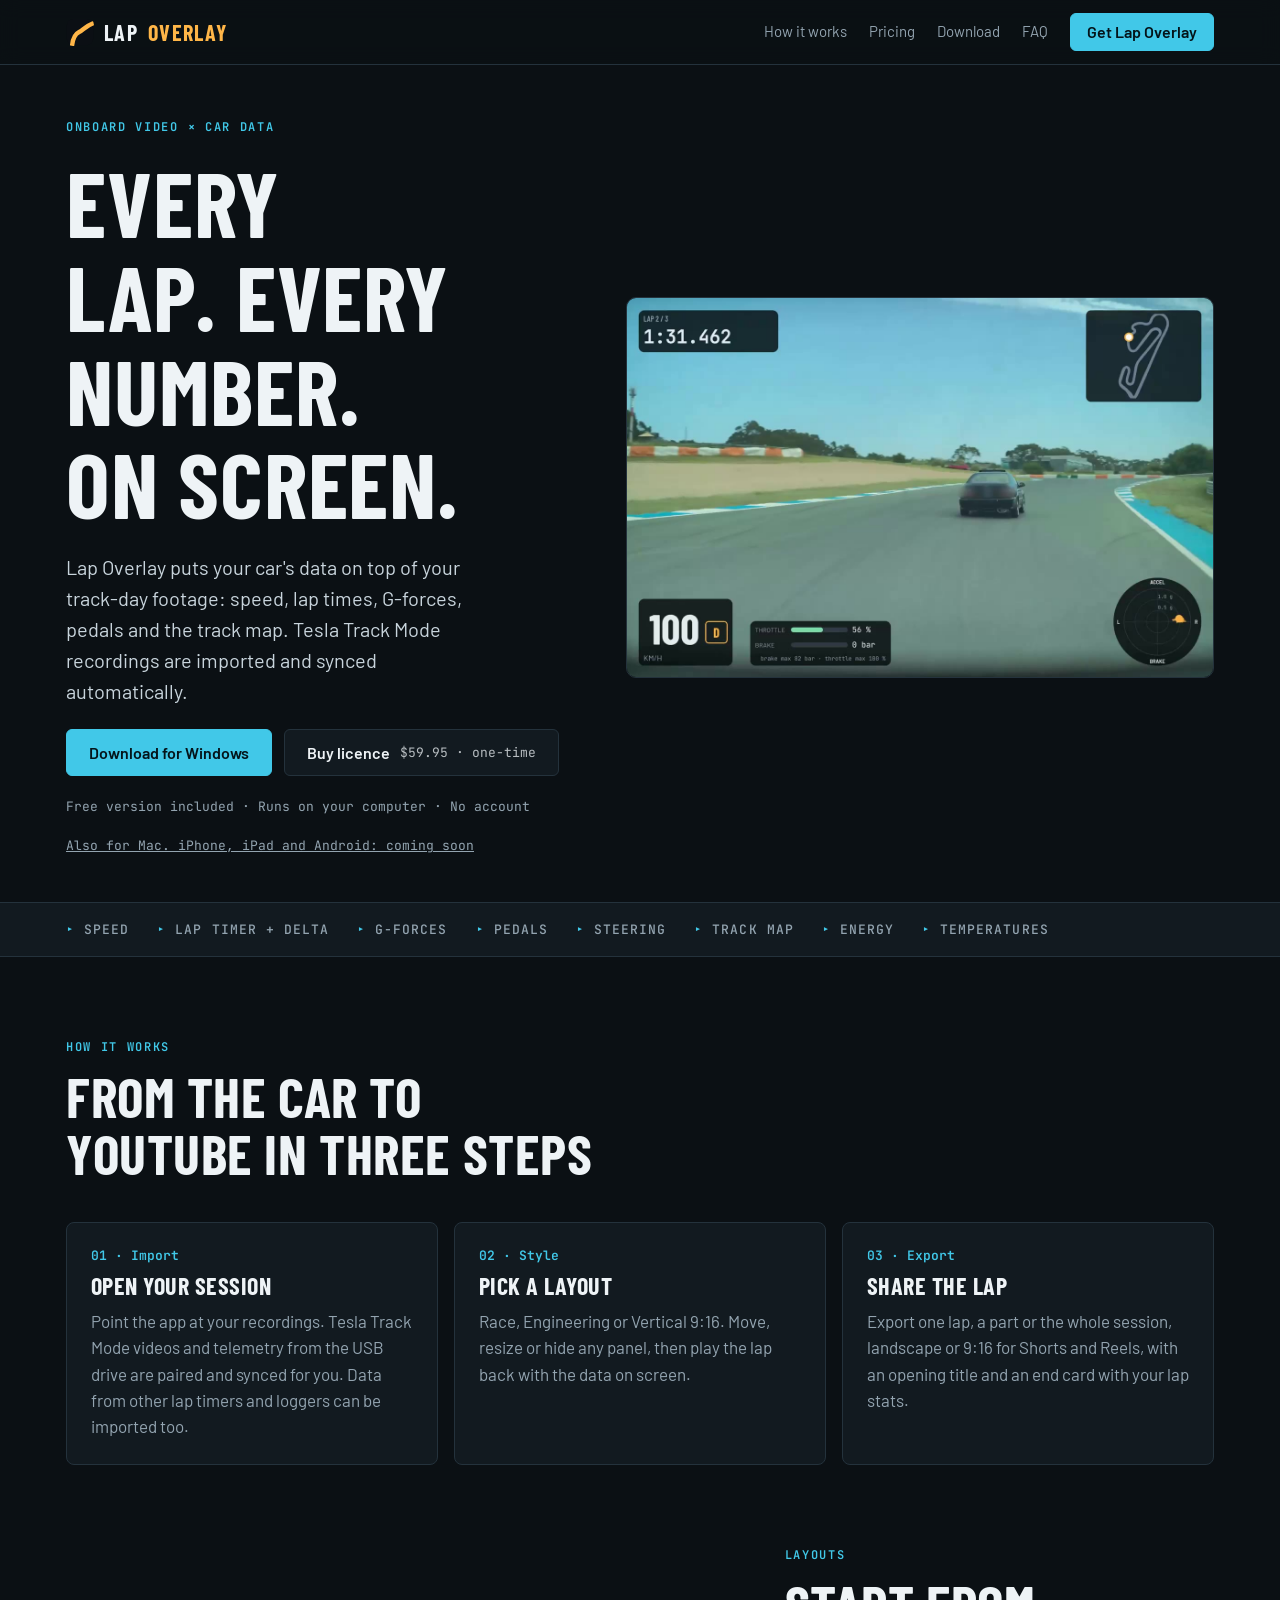
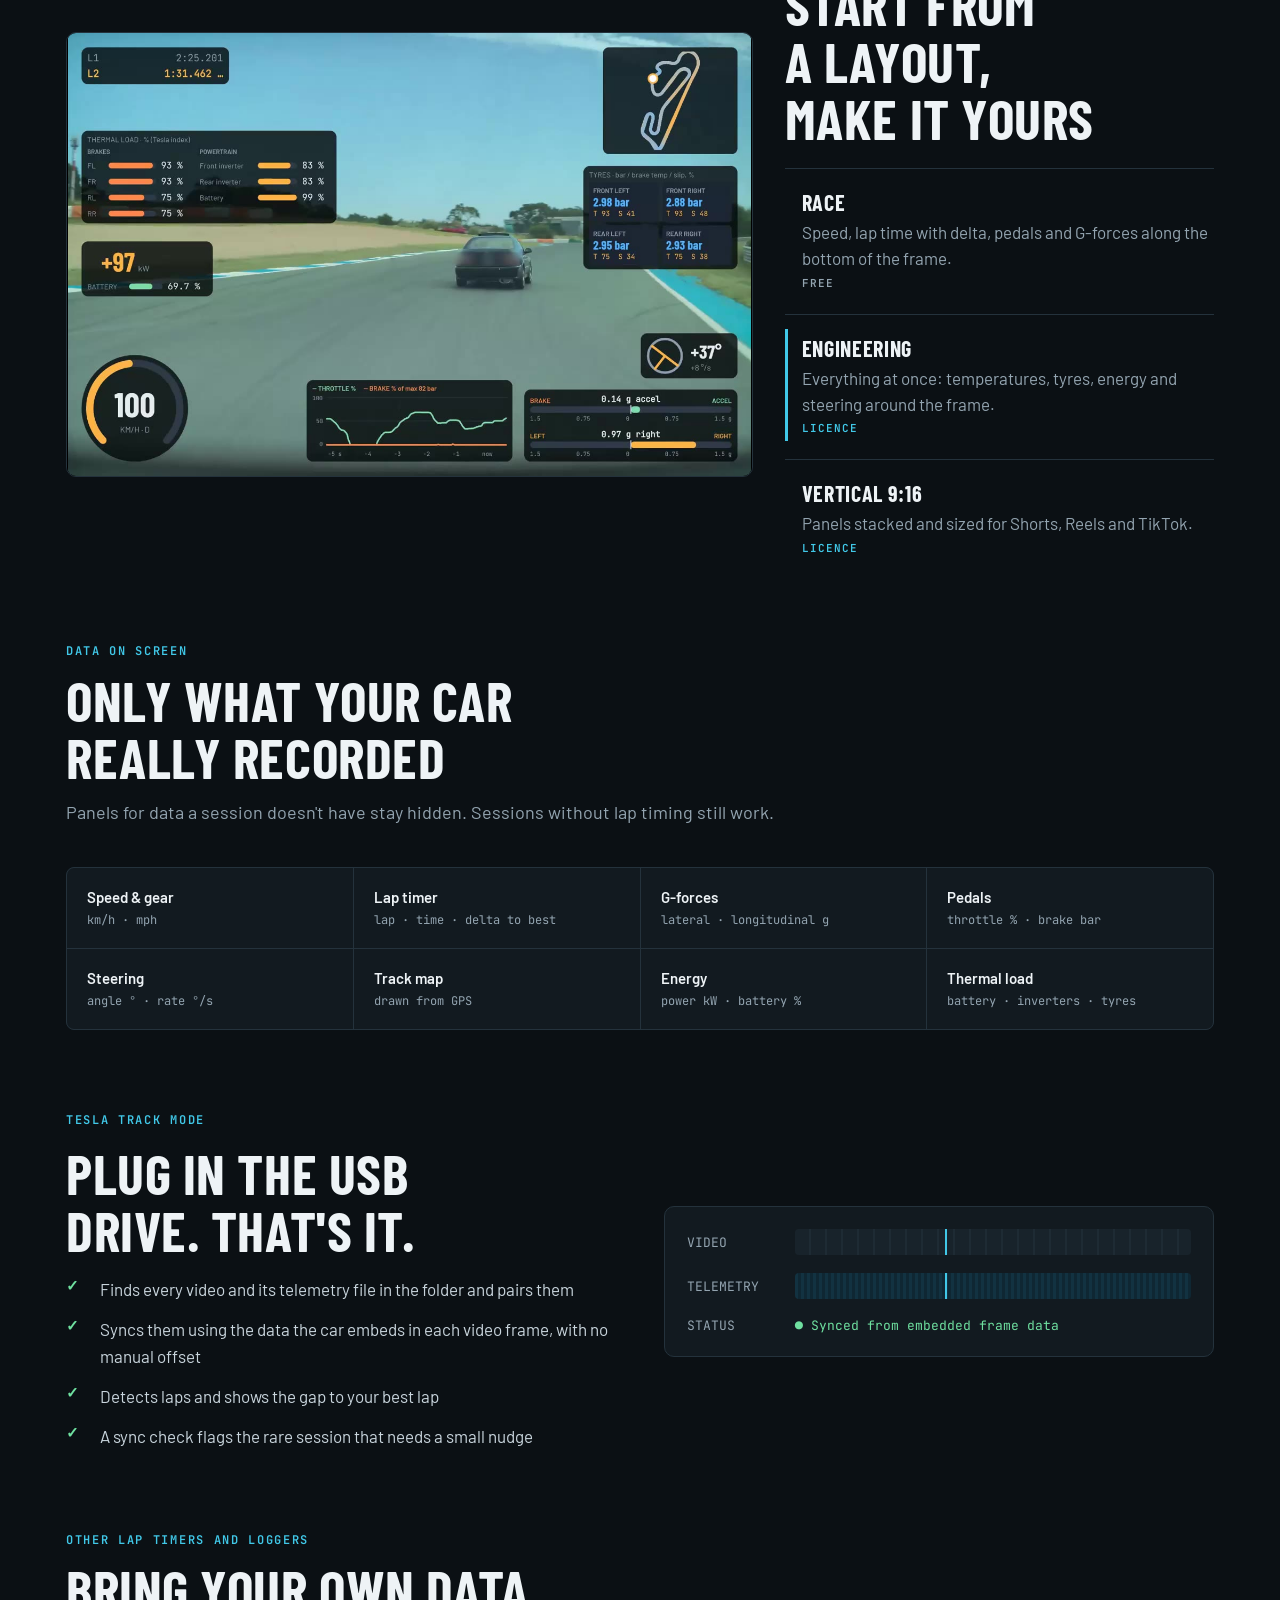
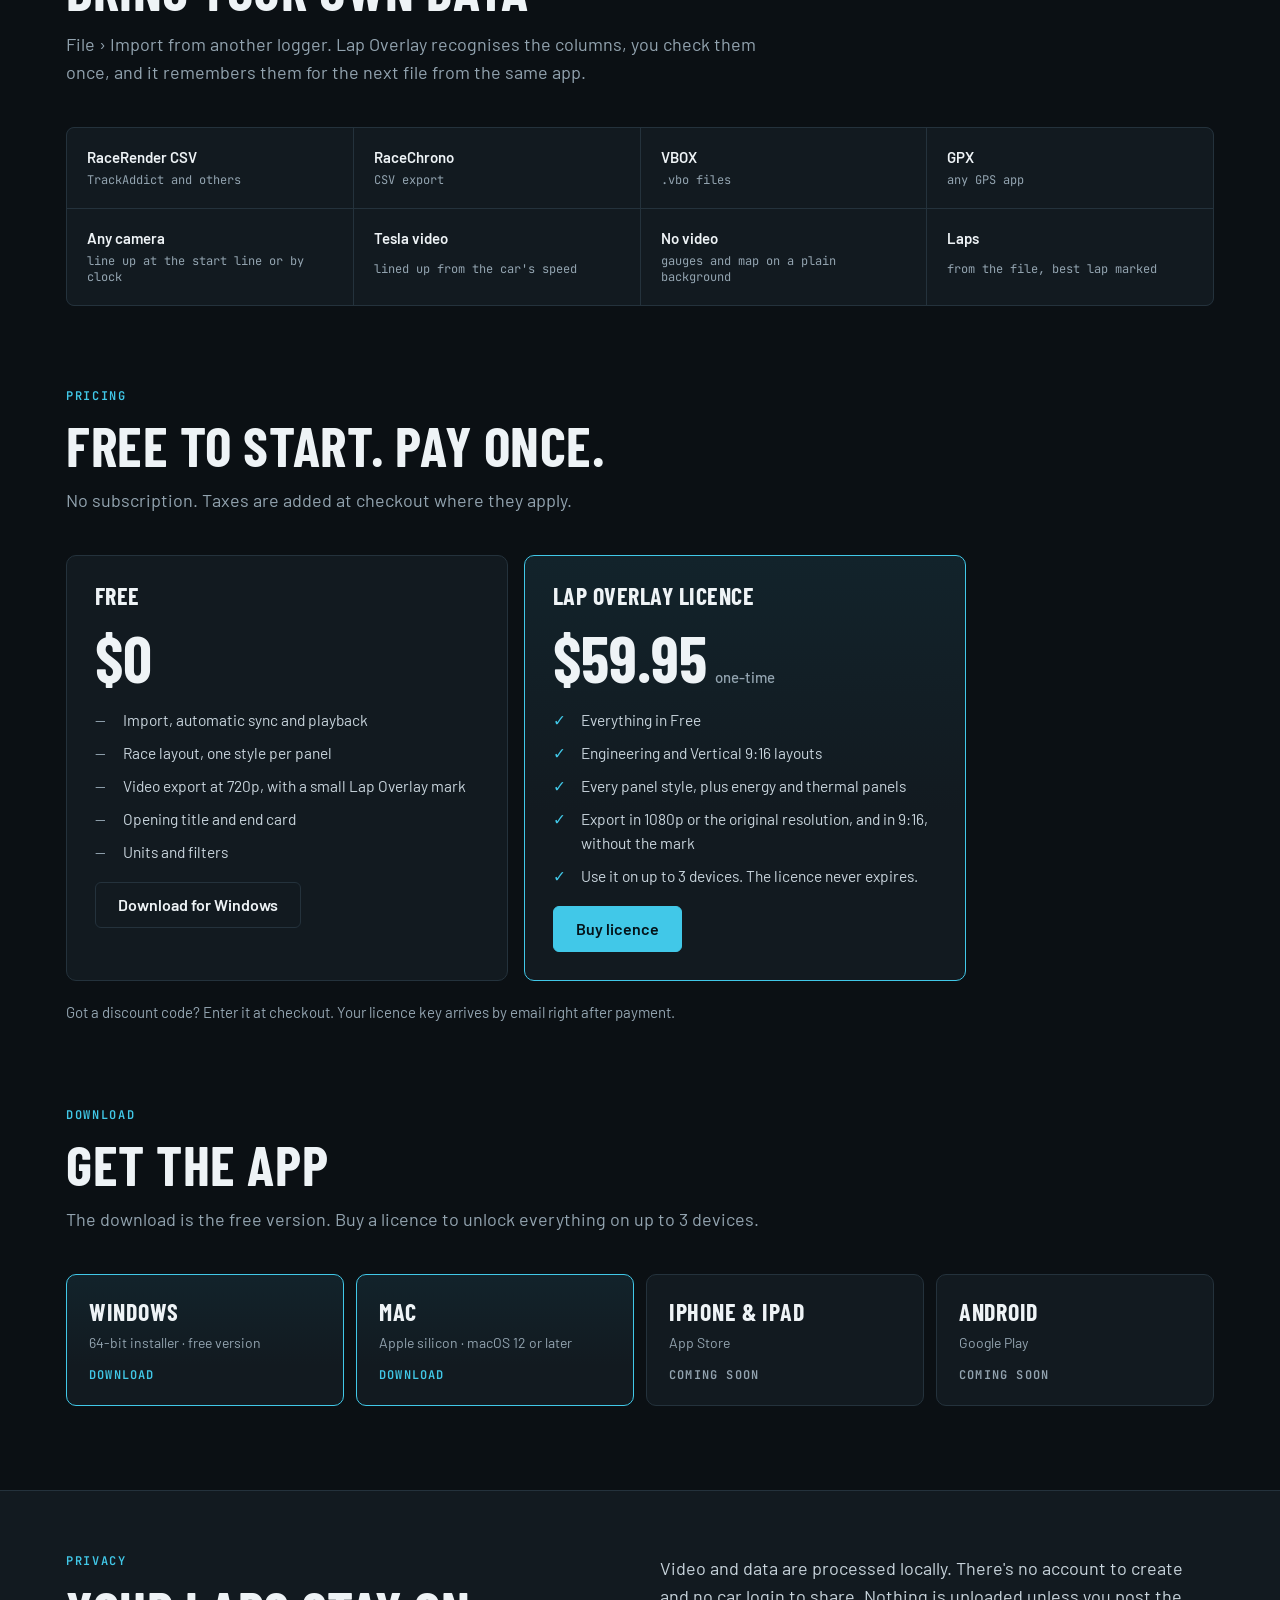
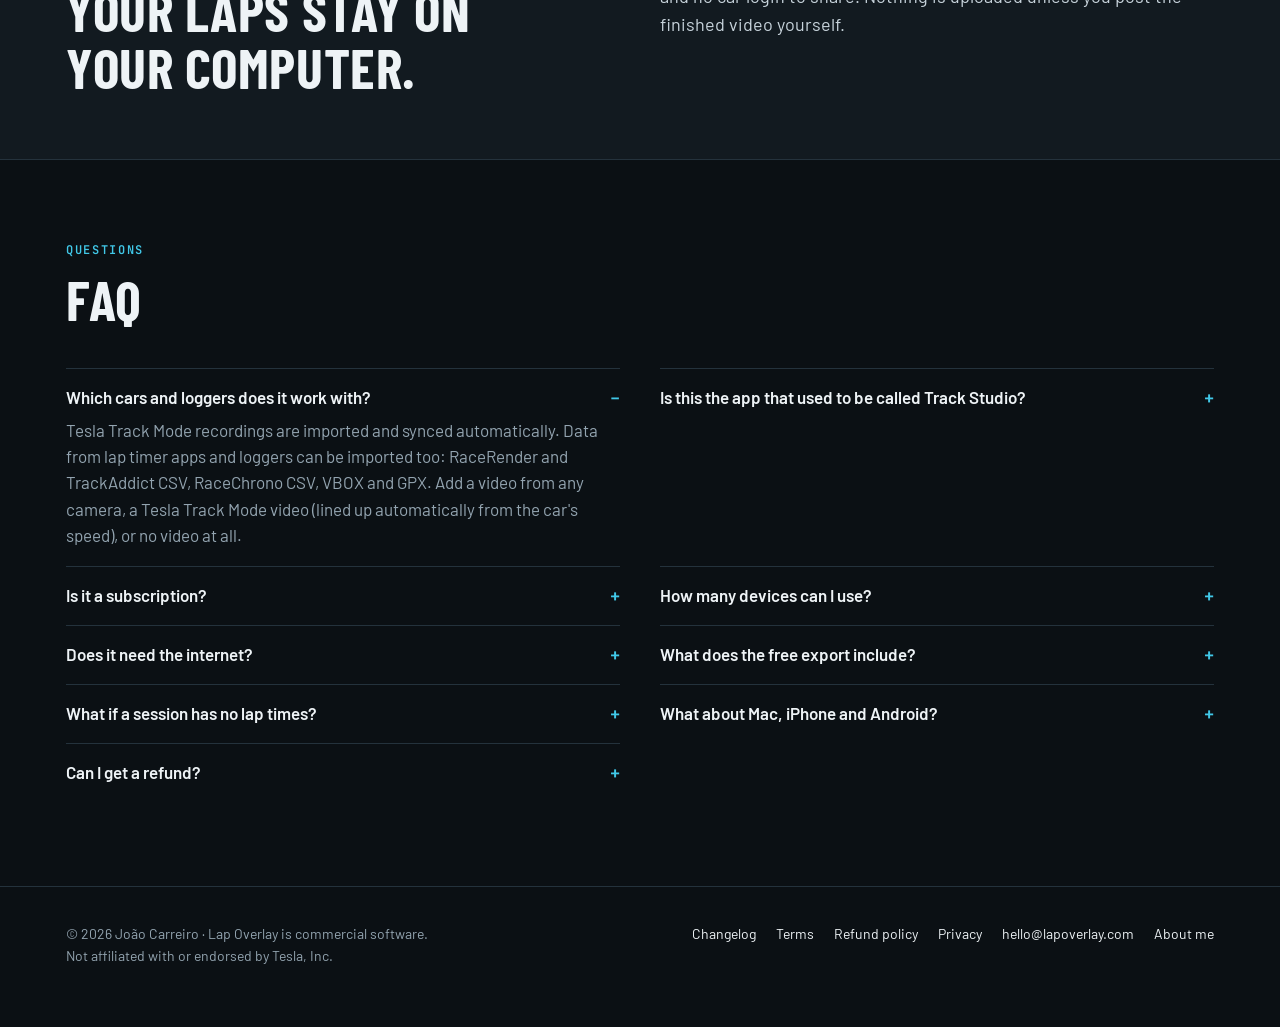
==== commit 17f53e44: "Use hello@lapoverlay.com as the support address" ====
--- a/index.html
+++ b/index.html
@@ -199,7 +199,7 @@
 
   <footer><div class="wrap">
     <span>© 2026 João Carreiro · Lap Overlay is commercial software.<br>Not affiliated with or endorsed by Tesla, Inc.</span>
-    <nav><a href="./changelog/">Changelog</a><a href="./terms/">Terms</a><a href="./refunds/">Refund policy</a><a href="./privacy/">Privacy</a><a href="mailto:trackstudio@gallivanter.biz">trackstudio@gallivanter.biz</a><a href="https://whipit.gallivanter.biz/">About me</a></nav>
+    <nav><a href="./changelog/">Changelog</a><a href="./terms/">Terms</a><a href="./refunds/">Refund policy</a><a href="./privacy/">Privacy</a><a href="mailto:hello@lapoverlay.com">hello@lapoverlay.com</a><a href="https://whipit.gallivanter.biz/">About me</a></nav>
   </div></footer>
 
   <script>
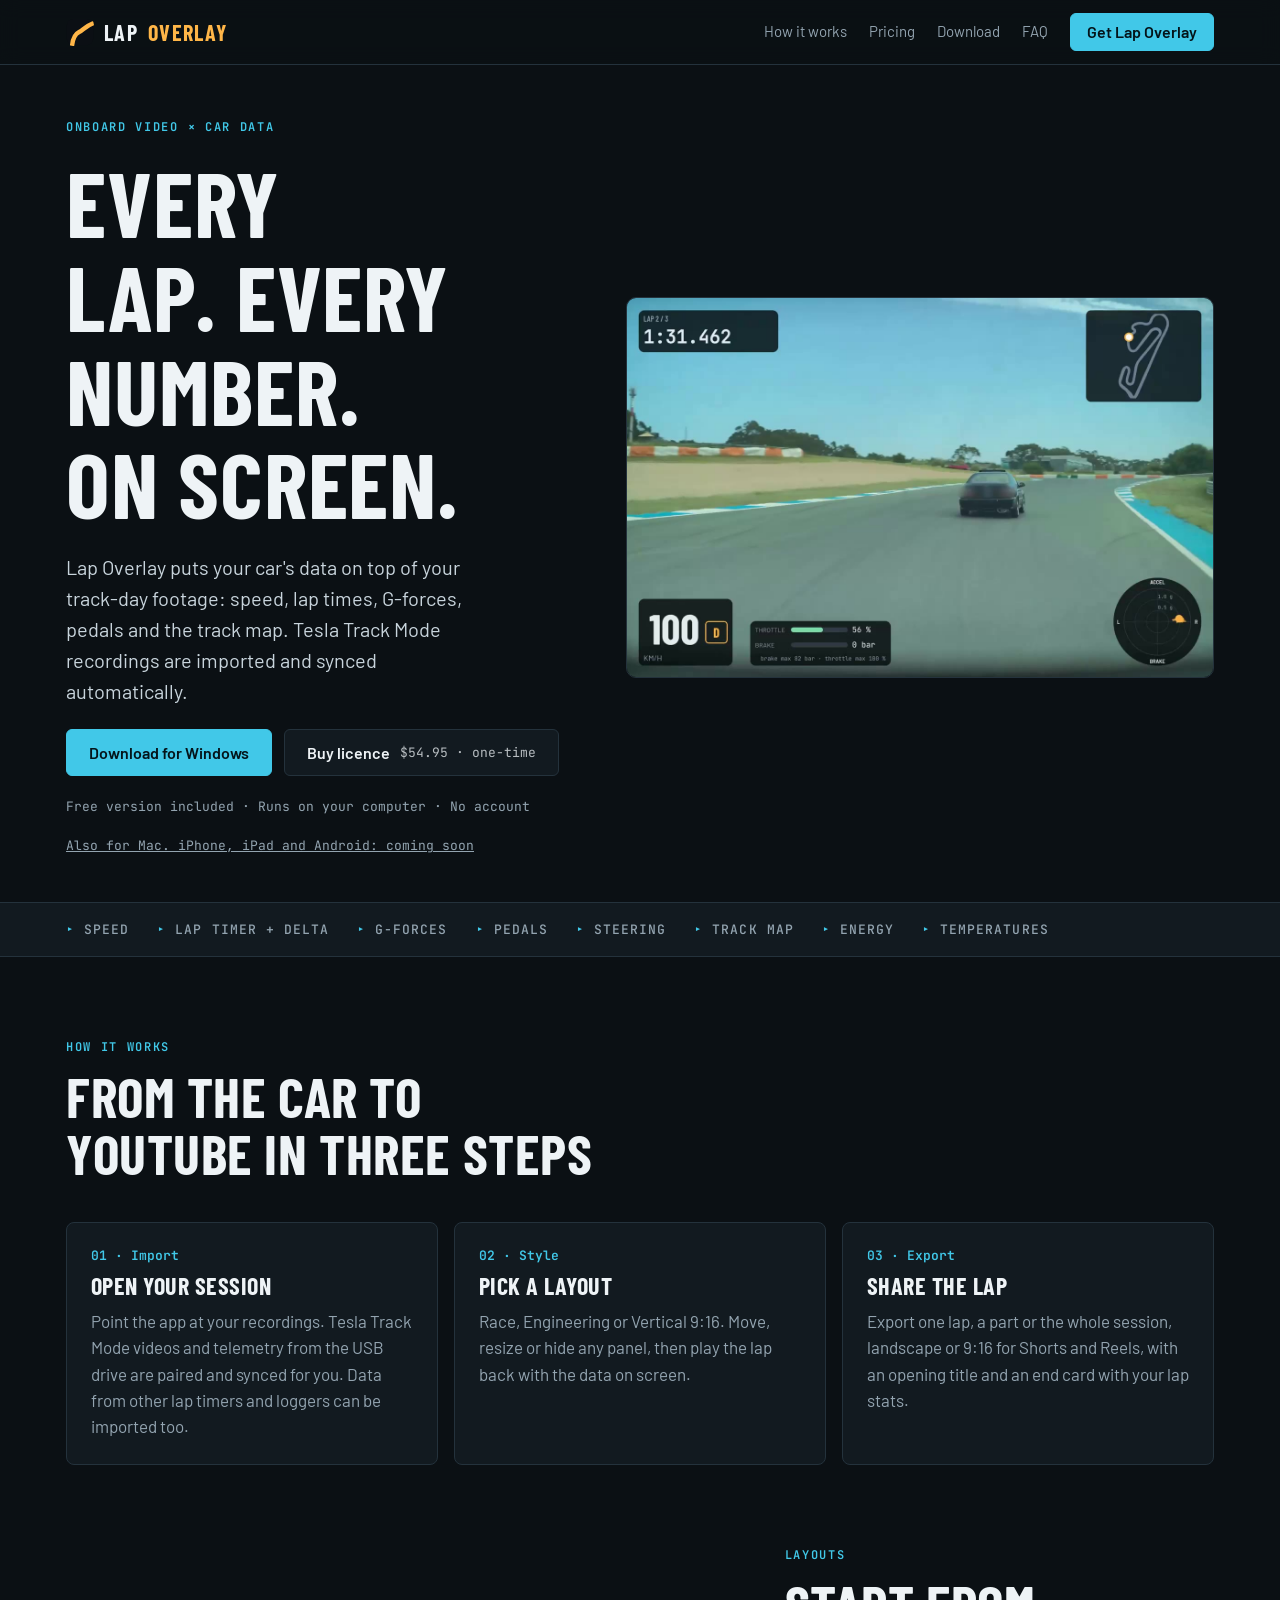
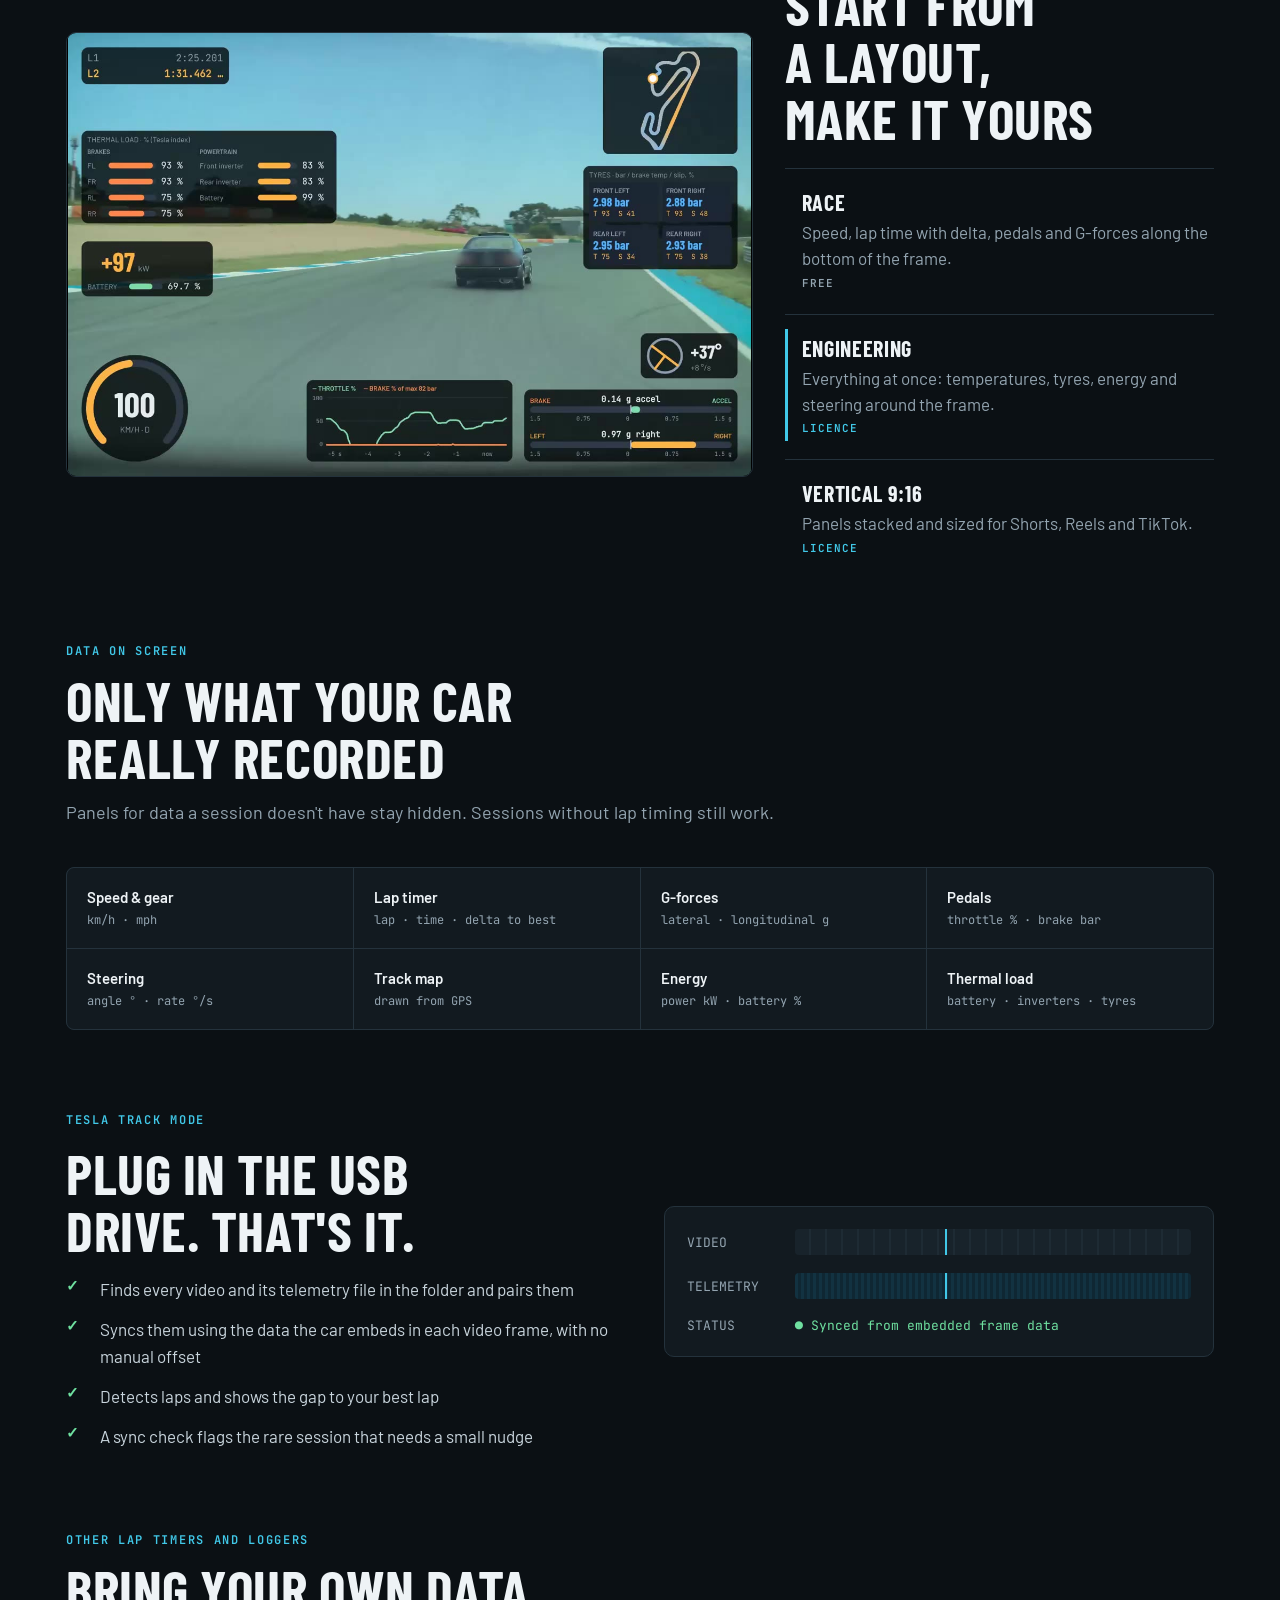
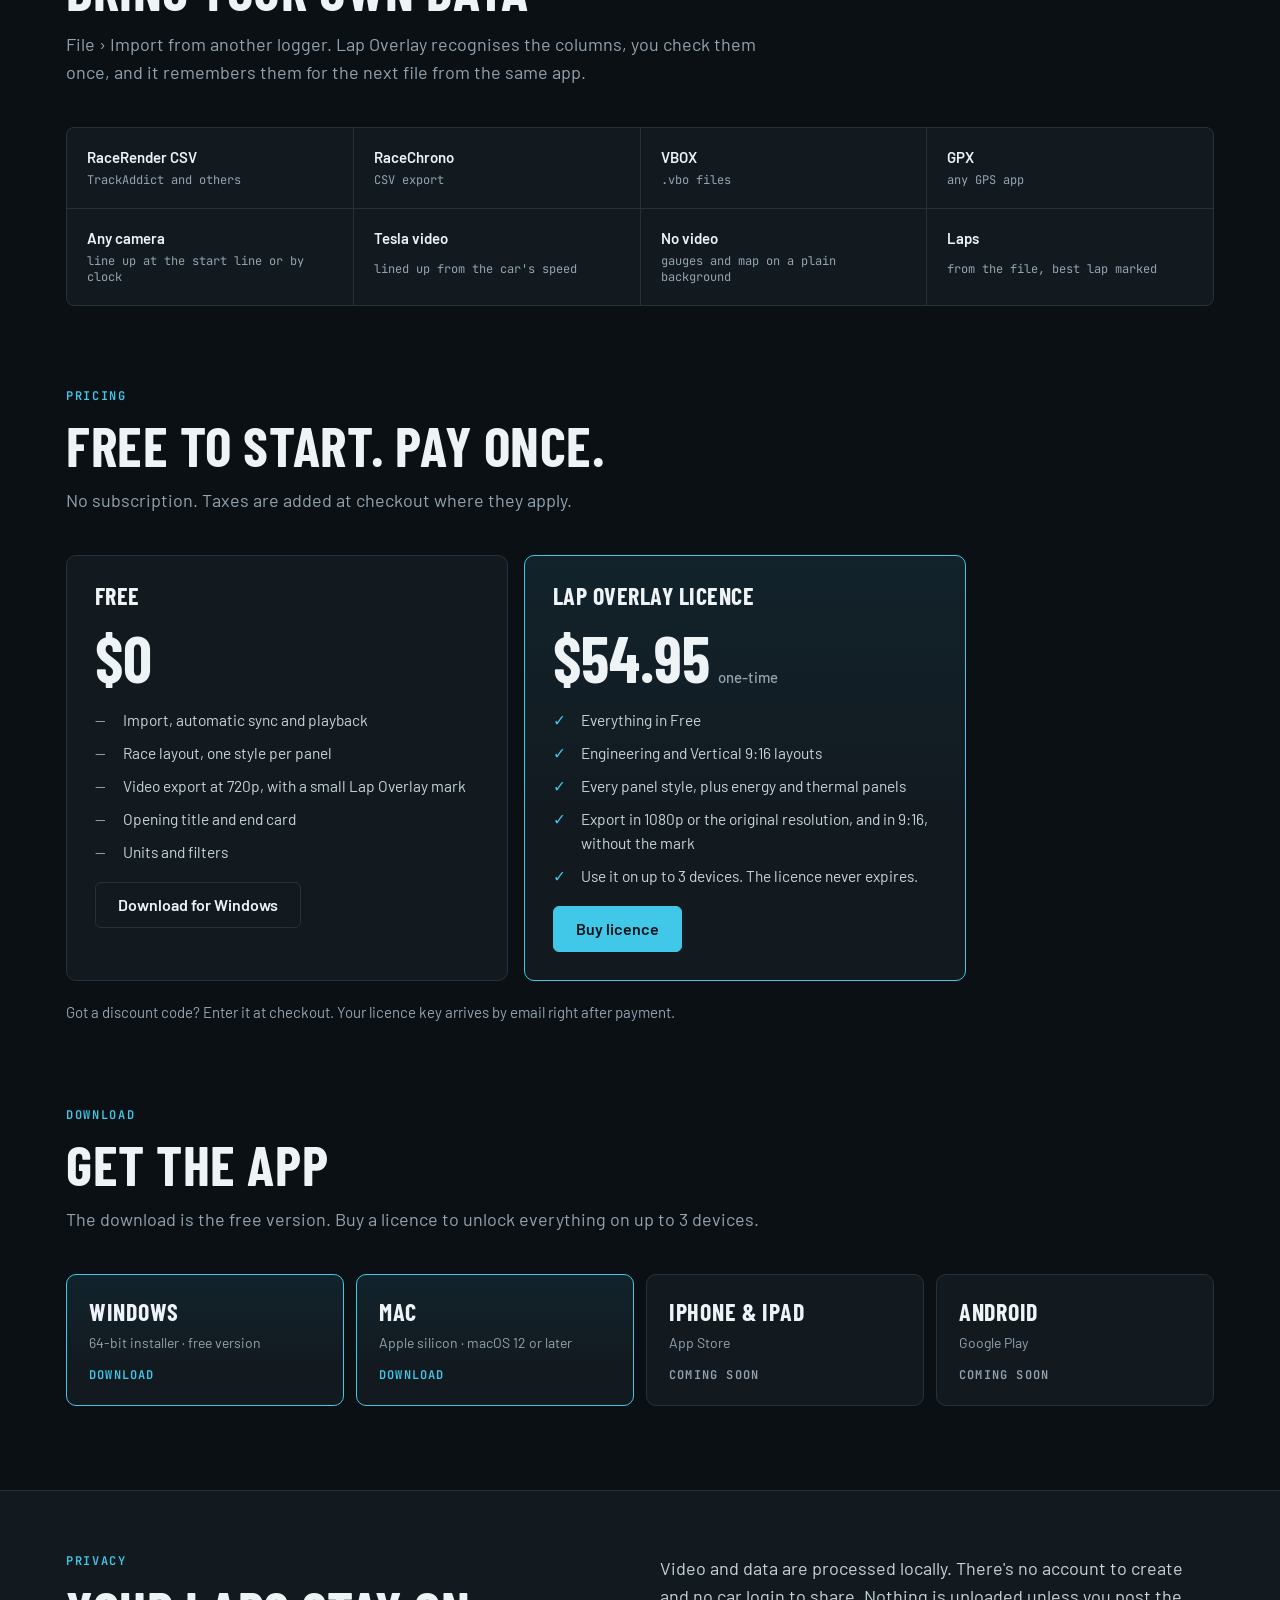
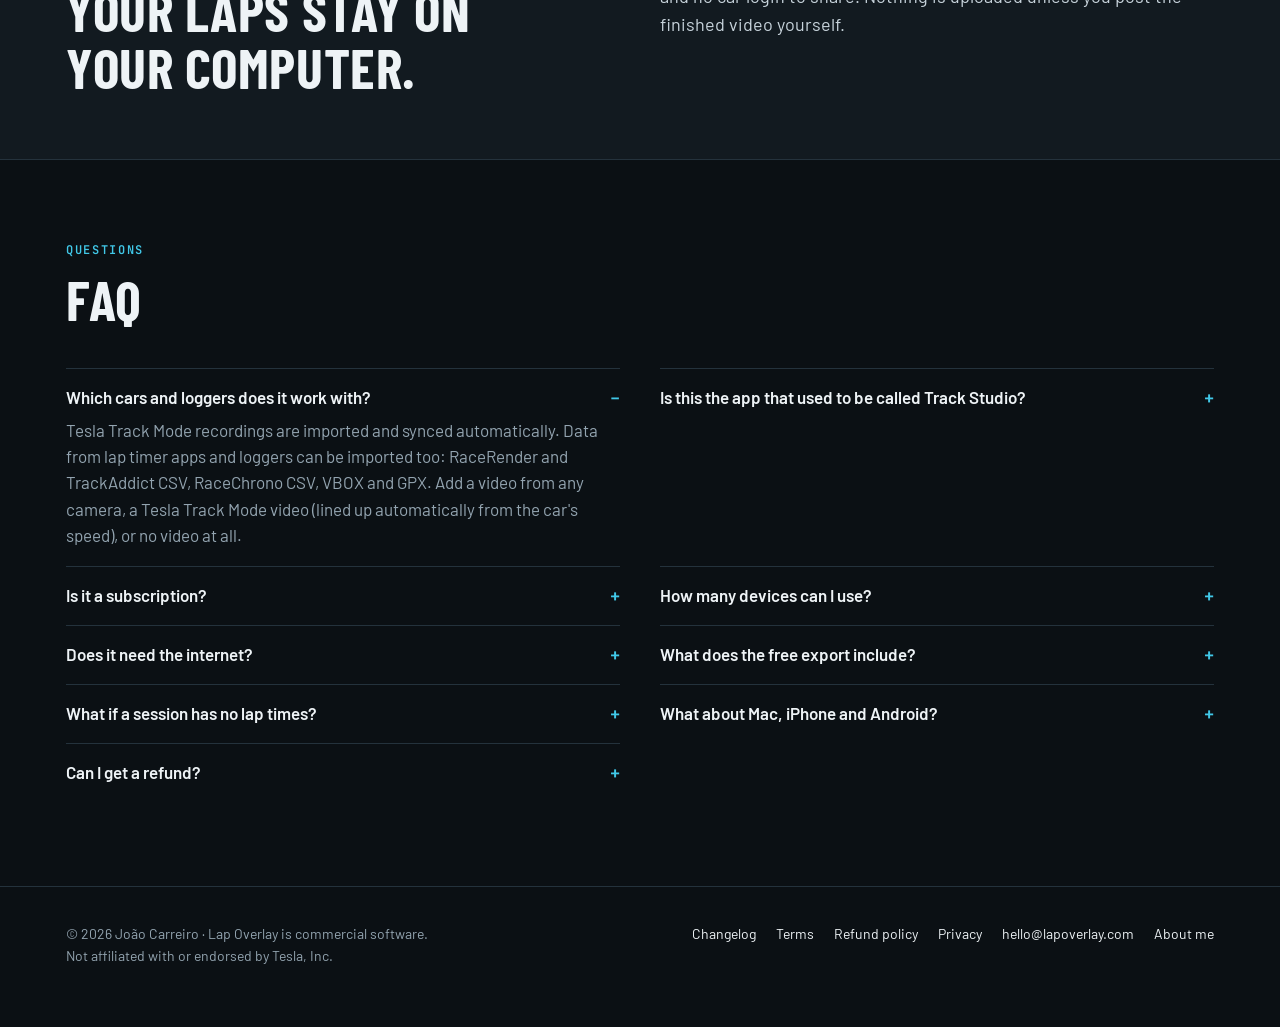
==== commit bbac1d54: "Price: $54.95" ====
--- a/index.html
+++ b/index.html
@@ -35,7 +35,7 @@
         <p class="lead">Lap Overlay puts your car's data on top of your track-day footage: speed, lap times, G-forces, pedals and the track map. Tesla Track Mode recordings are imported and synced automatically.</p>
         <div class="actions">
           <a class="btn primary" href="https://github.com/Jhacarreiro/track-mode-studio-releases/releases/download/v0.1.5/TrackModeStudio-0.1.5.exe" data-download>Download for Windows</a>
-          <a class="btn" href="https://www.creem.io/payment/prod_5Z1E3AjEX2DDT5OjhSRfSz" data-creem-checkout data-creem-theme="dark">Buy licence <small>$59.95 · one-time</small></a>
+          <a class="btn" href="https://www.creem.io/payment/prod_5Z1E3AjEX2DDT5OjhSRfSz" data-creem-checkout data-creem-theme="dark">Buy licence <small>$54.95 · one-time</small></a>
         </div>
         <p class="fine">Free version included · Runs on your computer · No account</p>
         <p class="os-note"><a href="#download">Also for Mac. iPhone, iPad and Android: coming soon</a></p>
@@ -148,7 +148,7 @@
         </article>
         <article class="plan paid">
           <h3>Lap Overlay licence</h3>
-          <div class="price">$59.95<small>one-time</small></div>
+          <div class="price">$54.95<small>one-time</small></div>
           <ul>
             <li>Everything in Free</li>
             <li>Engineering and Vertical 9:16 layouts</li>
